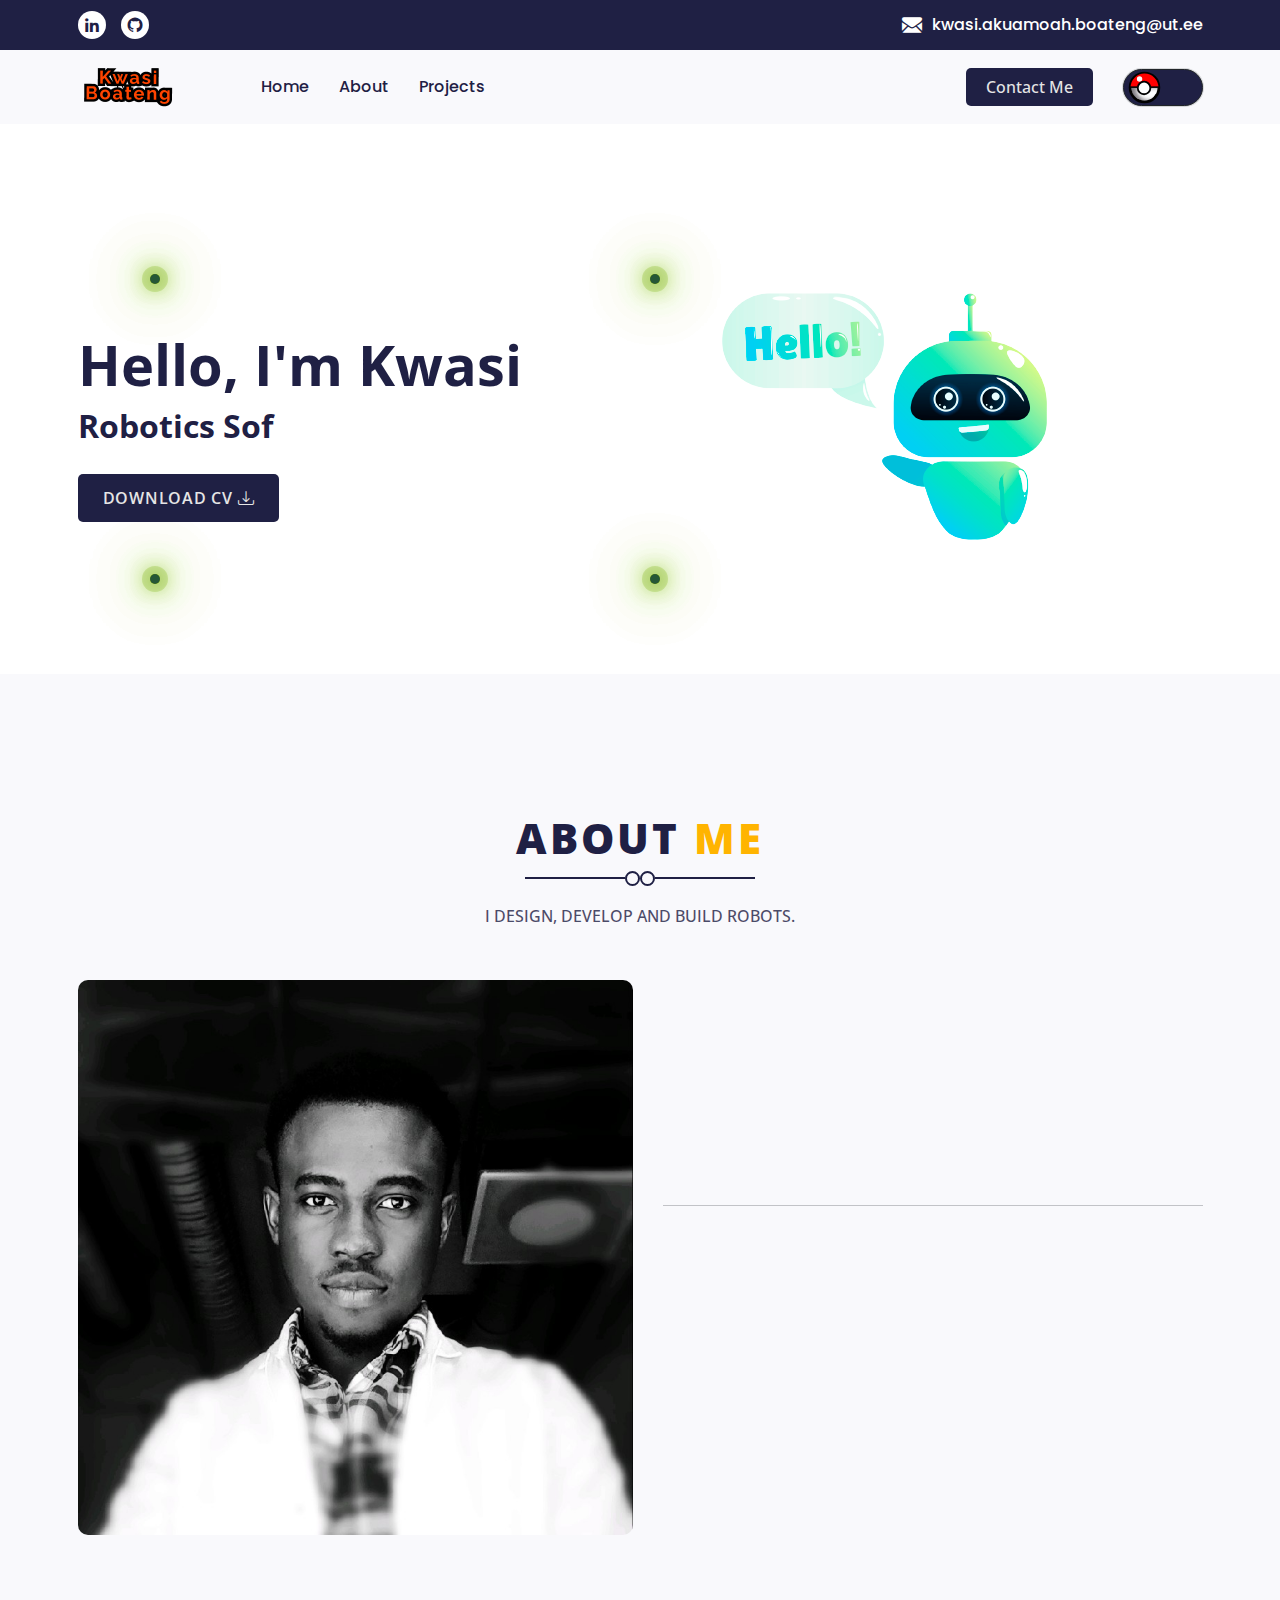
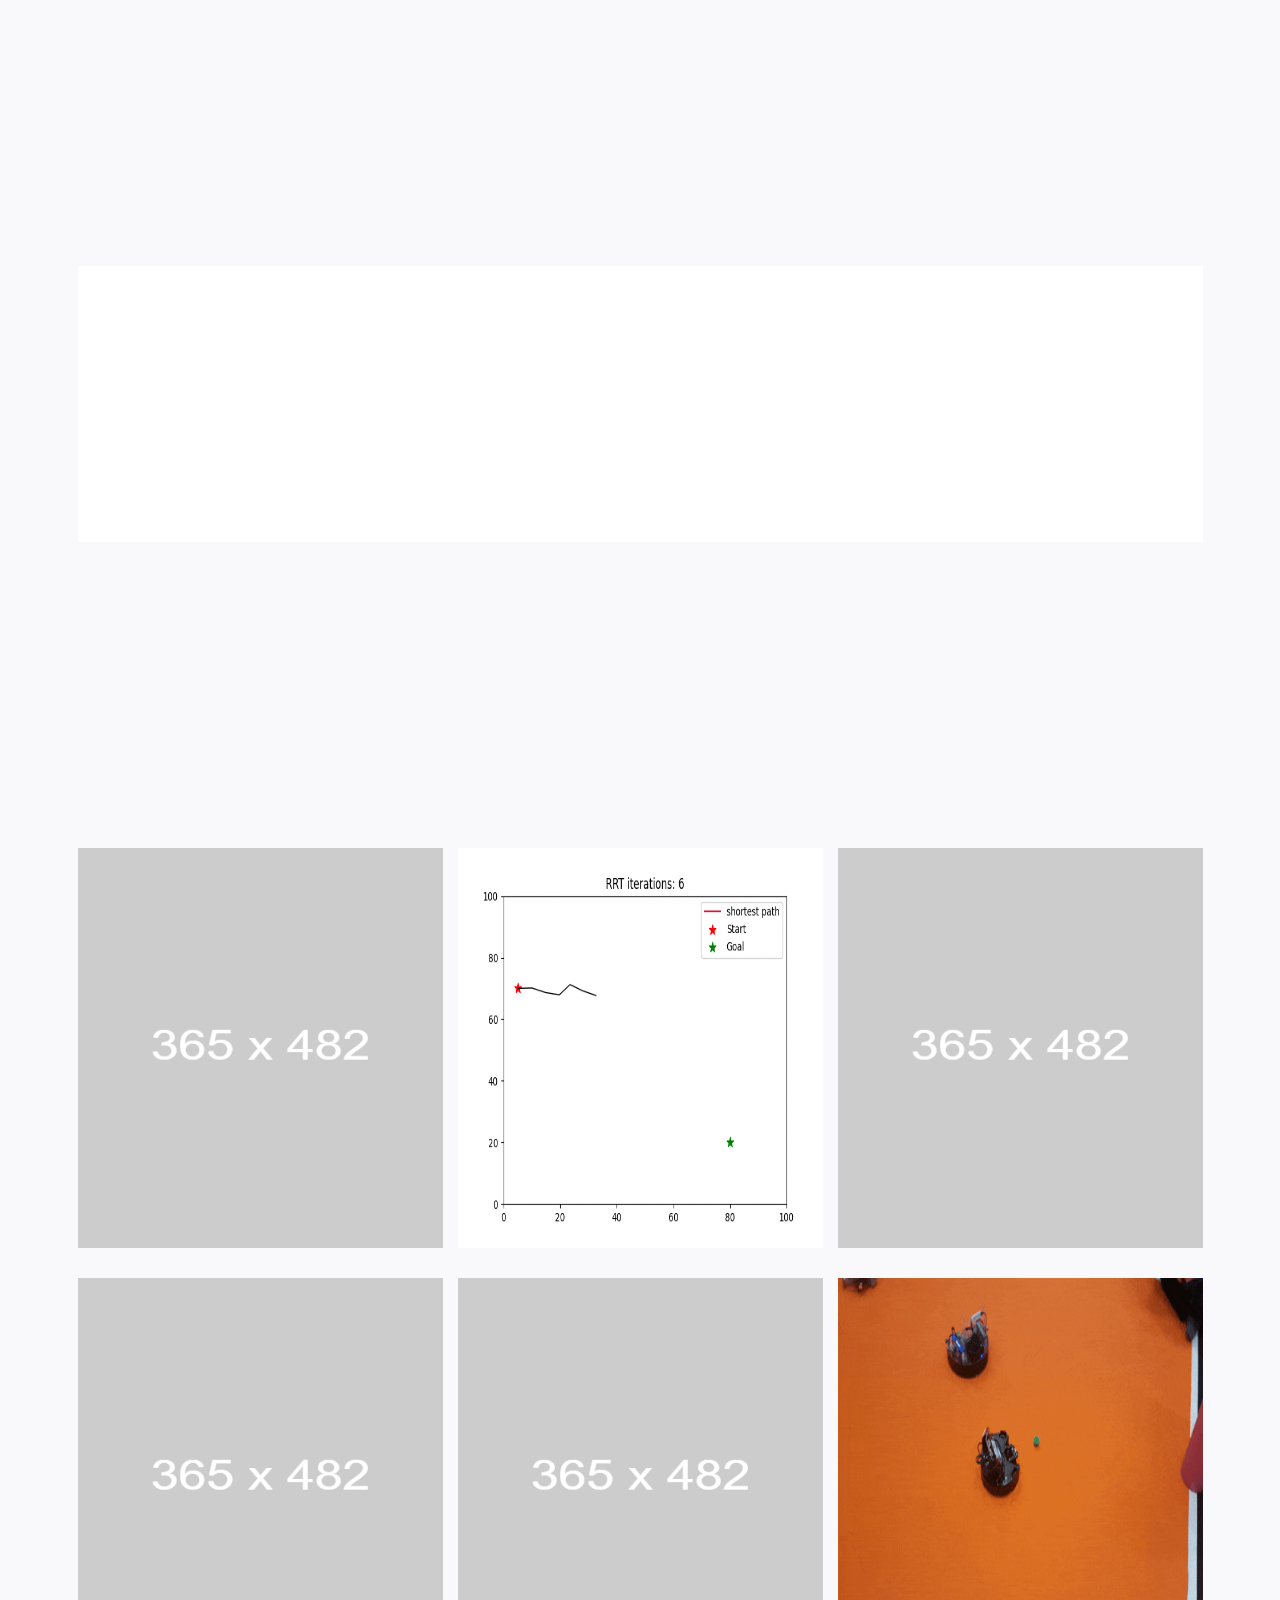
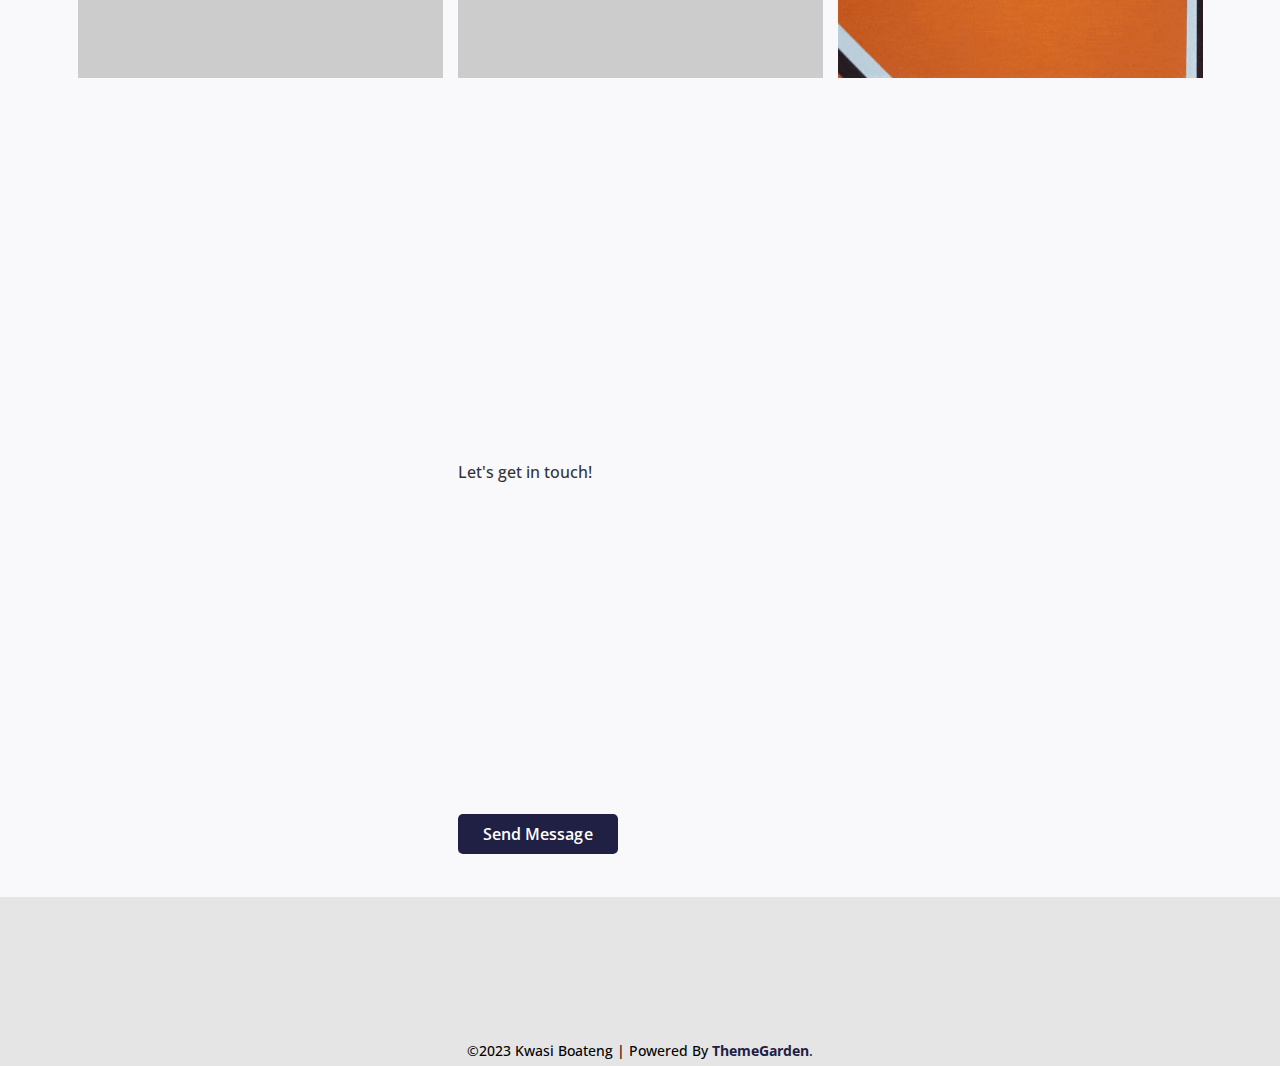
==== index.html @ c9463464 "update" ====
<!doctype html>
<html class="no-js" lang="en">

<head>
    <!-- Required meta tags -->
    <meta charset="utf-8">
    <meta http-equiv="x-ua-compatible" content="ie=edge">
    <meta name="description" content="">
    <meta name="viewport" content="width=device-width, initial-scale=1, shrink-to-fit=no">
    <title>
        Kwasi - Get to know me.
    </title>
    <link rel="shortcut Icon" href="/assets/images/weblogo5.png" type="images/png">
    <!-- Bootstrap-5 CSS -->
    <link rel="stylesheet" href="/assets/css/bootstrap.min.css">
    <!-- wow Animation  -->
    <link rel="stylesheet" href="/assets/css/animate.css">
    <!--  Flat Icon CSS -->
    <link rel="stylesheet" href="/assets/font/flaticon.css">
    <!--  BoxIcons CSS -->
    <link rel="stylesheet" href="/assets/css/boxicons.css">
    <!-- Custom CSS -->
    <link rel="stylesheet" href="/assets/css/main.css">
    <link rel="stylesheet" href="/assets/css/responsive.css">

</head>

<body>
    <!-- Start Preloader Area -->
    <div class="preloader">
        <div class="loader">
            <div class="bar1 bar"></div>
            <div class="bar2 bar"></div>
            <div class="bar3 bar"></div>
            <div class="bar4 bar"></div>
            <div class="bar5 bar"></div>
            <div class="bar6 bar"></div>
        </div>
    </div>
    <!-- End Preloader Area -->

    <div class="main-wrapper">
        <!-- Header top Area -->
        <div class="header-top d-none d-md-block">
            <div class="container">
                <div class="row align-items-center">
                    <div class="col-lg-8 col-md-8 col-sm-6 col-xs-6">
                        <ul class="topbar-social-icon d-flex justify-content-start">
                            <li><a href="https://www.linkedin.com/in/kwasiboatjr/"><i class='bx bxl-linkedin'></i></a>
                            </li>
                            <!-- <li><a><i href="mailto:kwasi.akuamoah.boateng@ut.ee" class='bx bxl-whatsapp'></i></a></li> -->
                            <li><a href="https://github.com/new2me321/"><i class='bx bxl-github'></i></a></li>
                        </ul>
                    </div>
                    <div class="col-lg-4 col-md-4 col-sm-6 col-xs-6">
                        <ul class="topbar-support screen-xl d-flex align-items-center">
                            <li> <a href="mailto:kwasi.akuamoah.boateng@ut.ee"><i
                                        class="flaticon-black-back-closed-envelope-shape"></i>
                                    kwasi.akuamoah.boateng@ut.ee </a></li>
                        </ul>
                    </div>
                </div>
            </div>
        </div>
        <!-- Header top Area End -->

        <!-- header area start -->
        <header class="header-area">
            <div class="container">
                <div class="d-flex align-items-center justify-content-between">
                    <div class="site-wrapper">
                        <img class="img-fluid" src="./assets/images/weblogo_main.png" alt="img" width="100" height="50">

                    </div>
                    <nav class="main-nav me-auto">
                        <ul class="primary-menu">
                            <li><a href="/index.html#" class="nav-link">Home </a></li>

                            <li><a href="/index.html#about" class="nav-link">About </a></li>
                            <li><a href="/index.html#Projects" class="nav-link">Projects</a></li>
                        </ul>

                        <div class="sidebar-support d-block d-md-none">
                            <div class="header-btn d-md-none d-block">
                                <a class="btn primary-btn" href="/index.html#contact">Contact Me</a>
                            </div>
                            <!-- <ul class="navbar-support screen-xl d-flex align-items-center">
                                    <li> <a href="tel:+58745852733"><i class="flaticon-call"></i> (+44) 763-227-5032 </a>
                                    </li>
                                </ul> -->
                            <ul class="navbar-social-icon d-flex justify-content-start">
                                <li>
                                    <div class="cs-tooltip">LinkedIn</div>
                                    <a href="https://www.linkedin.com/in/kwasiboatjr/" class="social-button"><i
                                            class='bx bxl-linkedin'></i></a>
                                </li>
                                <li>
                                    <div class="cs-tooltip">Github</div>
                                    <a href="https://github.com/new2me321/" class="social-button"><i
                                            class='bx bxl-github'></i></a>
                                </li>
                            </ul>
                        </div>
                    </nav>
                    <div class="header-btn d-none d-lg-block">
                        <a class="btn primary-btn" href="/index.html#contact">Contact Me</a>
                    </div>
                    <div class="nav-right d-flex justify-content-end align-items-center">
                        <!-- Screen color Mood  -->
                        <div id="toggle">
                            <div class="switch"></div>
                        </div>
                        <!-- Mobile menu  -->
                        <div class="mobile-menu">
                            <a href="javascript:void(0)" class="hamburger d-block d-md-none">
                                <span class="h-top"></span>
                                <span class="h-middle"></span>
                                <span class="h-bottom"></span>
                            </a>
                        </div>
                    </div>
                </div>
            </div>
        </header>
        <!--  header area end -->

        <!-- Slider area start -->
        <div class="slider-area">

            <div class="container">
                <div class="amimation">
                    <div class="glowing part-1">
                        <span style="--i:1;"></span>
                        <span style="--i:2;"></span>
                        <span style="--i:3;"></span>
                    </div>
                    <div class="glowing part-2">
                        <span style="--i:4;"></span>
                        <span style="--i:5;"></span>
                        <span style="--i:6;"></span>
                    </div>
                    <div class="glowing part-3">
                        <span style="--i:1;"></span>
                        <span style="--i:2;"></span>
                        <span style="--i:3;"></span>
                    </div>
                    <div class="glowing part-4">
                        <span style="--i:1;"></span>
                        <span style="--i:2;"></span>
                        <span style="--i:3;"></span>
                    </div>
                    <div class="glowing part-5">
                        <span style="--i:1;"></span>
                        <span style="--i:2;"></span>
                        <span style="--i:3;"></span>
                    </div>

                </div>
                <div class="row align-items-center">
                    <div class="col-12 col-sm-12 col-md-6 col-lg-6 col-xl-6 col-xxl-6">
                        <div class="slider-content">
                            <div class="animated-title">
                                <h1> Hello, I'm Kwasi</h1>
                                <div class="word"> </div>
                            </div>

                            <div class="slider-button">
                                <a href="./assets/cv/Kwasi_CV_latest.pdf" download class="btn banner-btn">Download CV <i
                                        class="bi bi-download"></i></a>
                            </div>
                        </div>
                    </div>
                    <div class="col-12 col-sm-12 col-md-6 col-lg-6 col-xl-6 col-xxl-6">
                        <div class="slider-img-box d-flex justify-content-end">
                            <img src="./assets/images/hello_bot-removebg-preview.png" class="img-fluid"
                                alt="banner-img">
                        </div>
                    </div>
                </div>
            </div>
        </div>
        <!-- Slider area End -->

        <!-- About me area start -->
        <div id="about" class="about-area section-top-spacing">
            <div class="container">
                <div class="row">
                    <div class="col-12 col-md-10 col-lg-8 m-auto">
                        <div class="section-inner-content text-center">
                            <div class="section-title">
                                <h2 class="wow animate fadeInUp" data-wow-duration="900ms" data-wow-delay="0s">About
                                    <span>me</span>
                                </h2>
                                <span class="wow animate fadeInUp" data-wow-duration="900ms" data-wow-delay="0s"></span>
                            </div>
                            <h6 class="sub-title wow animate fadeInUp" data-wow-duration="1200ms" data-wow-delay="0s"> I
                                design, develop and build robots.</h6>
                        </div>
                    </div>

                    <div class="col-lg-6 col-md-12 col-sm-12 col-xs-12 ">
                        <div class="img-box">
                            <img src="./assets/images/me.png" class="img-fluid" alt="about">
                        </div>
                    </div>

                    <div class="col-lg-6 col-md-12 col-sm-12 col-xs-12 ">
                        <div class="content-area">
                            <div class="inner-tile">
                                <h3 class="inner-content-title wow animate fadeInUp" data-wow-duration="900ms"
                                    data-wow-delay="0s"> I'm Kwasi Akuamoah Boateng </h3>
                                <p class="wow animate fadeInUp" data-wow-duration="1200ms" data-wow-delay="0s">Master's
                                    degree student of <span>Robotics</span> based in <span>Estonia.</span></p>
                            </div>
                            <div class="inner-text wow animate fadeInUp" data-wow-duration="1500ms" data-wow-delay="0s">
                                <p> I am a master's degree student in robotics and computer engineering.
                                    I specialize in developing software for robots in the areas of motion planning,
                                    reinforcement learning, and perception techniques.
                                    I am currently a student intern at the IMS Robotics Lab at the University of Tartu.
                                </p>
                            </div>
                            <hr>
                            <div class="personal-info">
                                <h4 class="wow animate fadeInLeft" data-wow-duration="900ms" data-wow-delay="0s">
                                    personal info</h4>
                                <div class="info-list d-flex justify-content-between align-items-center">
                                    <ul>
                                        <li class="wow animate fadeInUp" data-wow-duration="1800ms" data-wow-delay="0s">
                                            <p><span> languages: </span> English</p>
                                        </li>

                                        <li class="wow animate fadeInUp" data-wow-duration="1500ms" data-wow-delay="0s">
                                            <p><span>Email: </span> <a
                                                    href="mailto:kwasi.akuamoah.boateng@ut.ee">kwasi.akuamoah.boateng@ut.ee</a>
                                            </p>
                                        </li>
                                    </ul>

                                    <ul>
                                        <li class="wow animate fadeInUp" data-wow-duration="1800ms" data-wow-delay="0s">
                                            <p><span> Freelance: </span> Available</p>
                                        </li>
                                    </ul>
                                </div>
                                <!-- <h1>View CV</h1>
                                <iframe src="./assets/cv/Kwasi_CV_latest.pdf#toolbar=0" width="100%" height="500px">
                                </iframe> -->

                                <a href="./assets/cv/Kwasi_CV_latest.pdf" download
                                    class="btn download-btn wow animate fadeInUp" data-wow-duration="2000ms"
                                    data-wow-delay="0s"> Download CV <i class="bi bi-download"></i></a>
                            </div>
                        </div>
                    </div>
                </div>
            </div>
        </div>
        <!-- About me area End -->

        <!-- Experience area start -->
        <div id="experiences" class="experience-area section-spacing">
            <div class="container">
                <div class="row">
                    <div class="col-12 col-md-10 col-lg-8 m-auto">
                        <div class="section-inner-content text-center">
                            <div class="section-title">
                                <h2 class="wow animate fadeInUp" data-wow-duration="900ms" data-wow-delay="0s">Education
                                    & <span>Experiences</span></h2>
                                <span class="wow animate fadeInUp" data-wow-duration="1200ms"
                                    data-wow-delay="0s"></span>
                            </div>
                            <!-- <h6 class="sub-title wow animate fadeInUp" data-wow-duration="1500ms" data-wow-delay="0s">It
                                is a long established fact that a reader will be distracted by the readable content of a
                                page when looking at its layout.</h6> -->
                        </div>
                    </div>

                    <div class="col-12">
                        <ul class="nav__menu nav nav-pills mb-3 justify-content-center" id="pills-tab" role="tablist">
                            <li class="nav-item wow animate fadeInLeft" data-wow-duration="900ms" data-wow-delay="0s"
                                role="presentation">
                                <button class="btn nav-link menu-item active" id="pills-home-tab" data-bs-toggle="pill"
                                    data-bs-target="#pills-home" type="button" role="tab" aria-controls="pills-home"
                                    aria-selected="true">Education</button>
                            </li>
                            <li class="nav-item wow animate fadeInLeft" data-wow-duration="1400ms" data-wow-delay="0s"
                                role="presentation">
                                <button class="nav-link menu-item btn" id="pills-skills-tab" data-bs-toggle="pill"
                                    data-bs-target="#pills-skills" type="button" role="tab" aria-controls="pills-skills"
                                    aria-selected="false">Skills</button>
                            </li>
                            <li class="nav-item wow animate fadeInLeft" data-wow-duration="1800ms" data-wow-delay="0s"
                                role="presentation">
                                <button class="nav-link menu-item btn" id="pills-experience-tab" data-bs-toggle="pill"
                                    data-bs-target="#pills-experience" type="button" role="tab"
                                    aria-controls="pills-experience" aria-selected="false">Experience</button>
                            </li>
                        </ul>
                        <!-- Education -->
                        <div class="tab-content tab-item" id="pills-tabContent">
                            <div class="tab-pane fade show active" id="pills-home" role="tabpanel"
                                aria-labelledby="pills-home-tab">
                                <div class="row">
                                    <div class="col-12">
                                        <div class="education-part ex bg-active">
                                            <div class="edu-list">
                                                <h4>
                                                    <label class="bg-active wow animate fadeInUp"
                                                        data-wow-duration="900ms" data-wow-delay="0s">Education</label>
                                                </h4>
                                                <ul class="d-flex justify-content-between">
                                                    <li class="bg-active wow animate fadeInLeft"
                                                        data-wow-duration="900ms" data-wow-delay="0s">
                                                        <span class="year">2021 - Present</span>
                                                        <p>
                                                            <span> <strong>MSc. Robotics and Computer
                                                                    Engineering</strong></span> -
                                                            University of Tartu.
                                                        </p>
                                                    </li>

                                                    <li class="bg-active wow animate fadeInLeft"
                                                        data-wow-duration="1400ms" data-wow-delay="0s">
                                                        <span class="year">2022 - 2022</span>
                                                        <p>
                                                            <span> <strong>MSc. Automation and Electrical
                                                                    Engineering</strong></span> -
                                                            Aalto University.
                                                        </p>
                                                    </li>

                                                    <li class="bg-active wow animate fadeInLeft"
                                                        data-wow-duration="1400ms" data-wow-delay="0s">
                                                        <span class="year">2018 - 2021</span>
                                                        <p>
                                                            <span> <strong>BSc. Science and Technology</strong></span> -
                                                            University of Tartu.
                                                        </p>
                                                    </li>
                                                </ul>
                                            </div>
                                        </div>
                                    </div>
                                </div>
                            </div>
                            <!-- Skills -->
                            <div class="tab-pane fade tab-item" id="pills-skills" role="tabpanel"
                                aria-labelledby="pills-skills-tab">
                                <div class="skills-part ex bg-active">
                                    <h4>
                                        <label class="bg-active wow animate fadeInUp" data-wow-duration="900ms"
                                            data-wow-delay="0s">Skills</label>
                                    </h4>
                                    <div class="row">
                                        <div class="col-12 col-lg-6">
                                            <div class="skills-bar bg-active">

                                                <div class="bar wow animate fadeInUp" data-wow-duration="900ms"
                                                    data-wow-delay="0s">
                                                    <div class="info">
                                                        <span>Software Development</span>
                                                    </div>
                                                    <div class="progress-line design"><span></span></div>
                                                </div>
                                                <div class="bar wow animate fadeInUp" data-wow-duration="1200ms"
                                                    data-wow-delay="0s">
                                                    <div class="info">
                                                        <span>3D Design, Modelling & Printing</span>
                                                    </div>
                                                    <div class="progress-line design"><span></span></div>
                                                </div>
                                                <div class="bar wow animate fadeInUp" data-wow-duration="1400ms"
                                                    data-wow-delay="0s">
                                                    <div class="info">
                                                        <span>R&D</span>
                                                    </div>
                                                    <div class="progress-line rnd"><span></span></div>
                                                </div>
                                                <div class="bar wow animate fadeInUp" data-wow-duration="1600ms"
                                                    data-wow-delay="0s">
                                                    <div class="info">
                                                        <span>Sensor Fusion</span>
                                                    </div>
                                                    <div class="progress-line sensor"><span></span></div>
                                                </div>
                                                <div class="bar wow animate fadeInUp" data-wow-duration="1800ms"
                                                    data-wow-delay="0s">
                                                    <div class="info">
                                                        <span>Machine Learning & AI</span>
                                                    </div>
                                                    <div class="progress-line ai"><span></span></div>
                                                </div>
                                            </div>
                                        </div>

                                        <div class="col-12 col-lg-6">
                                            <div class="skills-bar  bg-active">
                                                <div class="bar wow animate fadeInUp" data-wow-duration="900ms"
                                                    data-wow-delay="0s">
                                                    <div class="info">
                                                        <span>Python</span>
                                                    </div>
                                                    <div class="progress-line python"><span></span></div>
                                                </div>
                                                <div class="bar wow animate fadeInUp" data-wow-duration="900ms"
                                                    data-wow-delay="0s">
                                                    <div class="info">
                                                        <span>C++</span>
                                                    </div>
                                                    <div class="progress-line cpp"><span></span></div>
                                                </div>
                                                <div class="bar wow animate fadeInUp" data-wow-duration="900ms"
                                                    data-wow-delay="0s">
                                                    <div class="info">
                                                        <span>MATLAB</span>
                                                    </div>
                                                    <div class="progress-line matlab"><span></span></div>
                                                </div>
                                                <div class="bar wow animate fadeInUp" data-wow-duration="900ms"
                                                    data-wow-delay="0s">
                                                    <div class="info">
                                                        <span>ROS & Gazebo</span>
                                                    </div>
                                                    <div class="progress-line ros"><span></span></div>
                                                </div>
                                                <div class="bar wow animate fadeInUp" data-wow-duration="900ms"
                                                    data-wow-delay="0s">
                                                    <div class="info">
                                                        <span>Pytorch</span>
                                                    </div>
                                                    <div class="progress-line pytorch"><span></span></div>
                                                </div>
                                            </div>
                                        </div>
                                    </div>
                                </div>
                            </div>

                            <!-- Experience -->
                            <div class="tab-pane fade" id="pills-experience" role="tabpanel"
                                aria-labelledby="pills-experience-tab">
                                <div class="row">
                                    <div class="experience-part ex bg-active">
                                        <div class="edu-list">
                                            <h4>
                                                <label class="bg-active wow animate fadeInUp" data-wow-duration="900ms"
                                                    data-wow-delay="0s">Experience</label>
                                            </h4>

                                            <div class="row">
                                                <div class="col-12 col-lg-6">
                                                    <ul>
                                                        <li class="bg-active wow animate fadeInUp"
                                                            data-wow-duration="900ms" data-wow-delay="0s">
                                                            <h5>Student Intern</h5>
                                                            <h6>Full Time | Hybrid</h6>
                                                            <span class="year">2022 - 2022</span>
                                                            <hr>
                                                            <h4>
                                                                <label class="bg-active">University of Tartu</label>
                                                            </h4>
                                                            <p>&#8226; Setting up a motion capture system to gather
                                                                roll, pitch and yaw data of drone.</p>
                                                            <p>&#8226; Analyzed drone's flight pattern to determine
                                                                errors in
                                                                flight path. </p>
                                                        </li>
                                                    </ul>
                                                </div>

                                                <div class="col-12 col-lg-6">
                                                    <ul>
                                                        <li class="bg-active wow animate fadeInUp"
                                                            data-wow-duration="1200ms" data-wow-delay="0s">
                                                            <h5>Project Intern @ IMS Robotics Lab</h5>
                                                            <h6>Part Time | Hybrid</h6>
                                                            <span class="year">2020 - 2021</span>
                                                            <hr>
                                                            <h4>
                                                                <label class="bg-active"> University of Tartu</label>
                                                            </h4>
                                                            <p>&#8226; Development of Gazebo models.</p>
                                                            <p>&#8226; Multi-robot programming in ROS.</p>
                                                            <p>&#8226; Testing 3D models of robots and environment
                                                                in the Gazebo software.

                                                            </p>
                                                        </li>
                                                    </ul>
                                                </div>
                                            </div>
                                        </div>
                                    </div>
                                </div>
                            </div>
                        </div>
                    </div>
                </div>
            </div>
        </div>
        <!-- Experience b area End -->



        <!-- Projects area start -->
        <div id="Projects" class="portfolio-area section-spacing">
            <div class="container">
                <div class="row">
                    <div class="col-12 col-md-10 col-lg-8 m-auto">
                        <div class="section-inner-content text-center">
                            <div class="section-title">
                                <h2 class="wow animate fadeInUp" data-wow-duration="900ms" data-wow-delay="0s">My
                                    <span>Projects</span>
                                </h2>
                                <span class=" wow animate fadeInUp" data-wow-duration="1200ms"
                                    data-wow-delay="0s"></span>
                            </div>
                            <h6 class="sub-title wow animate fadeInUp" data-wow-duration="1400ms" data-wow-delay="0s">
                                Get To Know Some of My Projects
                            </h6>
                        </div>
                    </div>
                </div>

                <div class="service-items bg-active">
                    <div class="portfolio_wrapper">

                        <div class="row grid portfolio-item-box">
                            <div class="col-12 col-sm-6 col-md-4 col-lg-4 element-item mt-30 ">
                                <img class="img-responsive" src="./assets/images/portfolio/work-1.png" alt="img"
                                    width="300" height="400">
                                <div class="caption fade_caption">
                                    <h5>Developing a ROS Robot from Scratch</h5>
                                    <p>Developed a personal mobile robot to advance my skills in ROS and engineering
                                        design</p>
                                    <a href="#" class="btn btn-primary">View Full Project</a>
                                </div>
                            </div>
                            <div class="col-12 col-sm-6 col-md-4 col-lg-4 element-item mt-30 ">
                                <img class="img-responsive" src="./assets/images/projects/pathplanners/RRT.gif"
                                    alt="Animation" width="300" height="400">
                                <div class="caption fade_caption">
                                    <h5>Path Planners</h5>
                                    <p>This project features several robotics path planning algorithms such as A*, RRT
                                        and Djikstra's algorithms. </p>
                                    <a href="./pages/path_planning.html" class="btn btn-primary">View Full Project</a>
                                </div>
                            </div>
                            <div class="col-12 col-sm-6 col-md-4 col-lg-4 element-item mt-30 ">
                                <img class="img-responsive" src="./assets/images/portfolio/work-1.png" alt="img"
                                    width="300" height="400">
                                <div class="caption fade_caption">
                                    <h5>Drone Teleoperation with ROS </h5>
                                    <p> Several projects involving the DJI Tello drone.</p>
                                    <a href="#" class="btn btn-primary">View Full Project</a>
                                </div>
                            </div>
                            <div class="col-12 col-sm-6 col-md-4 col-lg-4 element-item mt-30 ">
                                <img class="img-responsive" src="./assets/images/portfolio/work-1.png" alt="img"
                                    width="300" height="400">
                                <div class="caption fade_caption">
                                    <h5>Self-driving car</h5>
                                    <p>The project task was to teach a car to drive itself on a given path. We
                                        leveraged the use of imitation
                                        learning to complete this task. </p>
                                    <a href="#" class="btn btn-primary">View Full Project</a>
                                </div>
                            </div>
                            <div class="col-12 col-sm-6 col-md-4 col-lg-4 element-item mt-30 ">
                                <img class="img-responsive" src="./assets/images/portfolio/work-1.png" alt="img"
                                    width="300" height="400">
                                <div class="caption fade_caption">
                                    <h5>Circuit Simulator</h5>
                                    <p> My team and I developed a circuit simulator app using C++</p>
                                    <a href="#" class="btn btn-primary">View Full Project</a>
                                </div>
                            </div>
                            <div class="col-12 col-sm-6 col-md-4 col-lg-4 element-item mt-30 ">
                                <img class="img-responsive"
                                    src="./assets/images/projects/robo_basketball/Lebot_shot.gif" alt="Animation"
                                    width="300" height="400">
                                <div class="caption fade_caption">
                                    <h5>Basketball Robot</h5>
                                    <p>The project involved developing an omni-wheel robot to participate in a robot
                                        basketball competition hosted by Delta X, University of Tartu </p>
                                    <a href="#" class="btn btn-primary">View Full Project</a>
                                </div>
                            </div>

                        </div>
                    </div>
                </div>
            </div>
        </div>
    </div>
    <!-- Portfolio area End -->

    <!-- Contact area start -->
    <div id="contact" class="contact-area section-spacing">
        <div class="container">
            <div class="row">
                <div class="col-12 col-md-10 col-lg-8 m-auto">
                    <div class="section-inner-content text-center">
                        <div class="section-title">
                            <h2 class="wow animate fadeInUp" data-wow-duration="900ms" data-wow-delay="0s">Get in
                                <span>touch</span>
                            </h2>
                            <span class=" wow animate fadeInUp" data-wow-duration="1200ms" data-wow-delay="0s"></span>
                        </div>
                        <h6 class="sub-title wow animate fadeInUp" data-wow-duration="1400ms" data-wow-delay="0s">
                            Feel free to get in touch with me. I'M ALWAYS DOWN TO TALK ABOUT NEW PROJECTS, CREATIVE
                            IDEAS, OR OPPORTUNITIES TO PARTICIPATE IN YOUR VISIONS.
                        </h6>
                    </div>
                </div>
            </div>

            <div class="row align-items-center">
                <div class="col-12 col-md-4 col-lg-4">
                    <!-- GOOGLE MAP  -->

                    <div class="google_map">
                        <iframe
                            src="https://www.google.com/maps/embed?pb=!1m18!1m12!1m3!1d2091.474663610372!2d26.722568016034337!3d58.38539608133852!2m3!1f0!2f0!3f0!3m2!1i1024!2i768!4f13.1!3m3!1m2!1s0x46eb37b2e8a6ef3d%3A0xb1c21ea409a3845f!2sDelta%20Centre%20-%20University%20of%20Tartu!5e0!3m2!1sen!2sde!4v1671772307871!5m2!1sen!2sde"
                            width="400" height="300" style="border:0;" allowfullscreen="" loading="lazy"
                            referrerpolicy="no-referrer-when-downgrade"></iframe>
                    </div>
                </div>

                <div class="col-12 col-md-8 col-lg-8">
                    <!-- RD Mailform-->

                    <form class="contact-mailform text-left" data-form-output="form-output-global"
                        data-form-type="contact" action="https://formspree.io/f/moqzakdp" method="POST">
                        <p>Let's get in touch!</p>

                        <div class="form-wrap input_area wow animate fadeInUp" data-wow-duration="600ms"
                            data-wow-delay="0s">
                            <input class="form-input form-control" id="contact-name" type="text" name="name"
                                placeholder="Your name" required>
                        </div>

                        <div class="form-wrap input_area wow animate fadeInUp" data-wow-duration="800ms"
                            data-wow-delay="0s">
                            <input class="form-input form-control" id="contact-email" type="email" name="email"
                                placeholder="Your Email" required>
                        </div>

                        <div class="form-wrap input_area wow animate fadeInUp" data-wow-duration="1200ms"
                            data-wow-delay="0s">
                            <textarea class="form-input" id="contact-message" name="message" placeholder="Your Message"
                                rows="4" required></textarea>
                        </div>

                        <div class="form-button animated-btn group-sm text-left">
                            <button type="submit" class="btn btn-submit">Send Message</button>
                        </div>
                    </form>
                </div>

                <div class="col-12">
                    <!-- Something can be here -->
                </div>
            </div>
        </div>
    </div>
    <!-- Contact area End -->

    <!-- footer area start  -->
    <footer class="footer-area bg-active">
        <div class="container">
            <div class="row">
                <div class="col-12">
                    <div class="social-area text-center">
                        <ul class="social-links d-flex align-items-center justify-content-center">
                            <li class="wow animate fadeInLeft" data-wow-duration="600ms" data-wow-delay="0s">
                                <div class="cs-tooltip">LinkedIn</div>
                                <a href="https://www.linkedin.com/in/kwasiboatjr/" class="social-button"><i
                                        class='bx bxl-linkedin'></i></a>
                            </li>
                            <li class="wow animate fadeInLeft" data-wow-duration="3000ms" data-wow-delay="0s">
                                <div class="cs-tooltip">Github</div>
                                <a href="https://github.com/new2me321/" class="social-button"><i
                                        class='bx bxl-github'></i></a>
                            </li>
                        </ul>
                    </div>
                </div>
                <div class="col-12 copy-right text-center">
                    <p>©2023 Kwasi Boateng | Powered by <a href="https://themegarden.net/">
                            <strong>ThemeGarden</strong>.</a></p>
                </div>
            </div>

        </div>
    </footer>
    <!-- footer area end -->
    </div>

    <!--Javascript -->
    <script src="./assets/js/jquery-2.2.4.min.js"></script>
    <script src="./assets/js/jquery.min.js"></script>
    <script src="./assets/js/wow.min.js"></script>
    <script src="./assets/js/bootstrap.min.js"></script>
    <script src="./assets/js/popper.min.js"></script>
    <script src="./assets/js/isotope.pkgd.min.js"></script>
    <!-- Custom JavaScript -->
    <script src="./assets/js/app.js"></script>

    <script>
        $(function () {
            $('[data-toggle="tooltip"]').tooltip()
        })
    </script>
</body>

</html>
---- assets/font/flaticon.css ----
@font-face {
  font-family: "flaticon";
  src: url("./flaticon.ttf?bab3a637dbd83278060d98e298c29374") format("truetype"), url("./flaticon.woff?bab3a637dbd83278060d98e298c29374") format("woff"), url("./flaticon.woff2?bab3a637dbd83278060d98e298c29374") format("woff2"), url("./flaticon.eot?bab3a637dbd83278060d98e298c29374#iefix") format("embedded-opentype"), url("./flaticon.svg?bab3a637dbd83278060d98e298c29374#flaticon") format("svg");
}
i[class^=flaticon-]:before, i[class*=" flaticon-"]:before {
  font-family: flaticon !important;
  font-style: normal;
  font-weight: normal !important;
  font-variant: normal;
  text-transform: none;
  line-height: 1;
  -webkit-font-smoothing: antialiased;
  -moz-osx-font-smoothing: grayscale;
}

.flaticon-analytics:before {
  content: "\f101";
}

.flaticon-arrow-angle-pointing-to-right:before {
  content: "\f102";
}

.flaticon-back-left-arrow-circular-button-outline:before {
  content: "\f103";
}

.flaticon-black-back-closed-envelope-shape:before {
  content: "\f104";
}

.flaticon-branding:before {
  content: "\f105";
}

.flaticon-bullhorn:before {
  content: "\f106";
}

.flaticon-call:before {
  content: "\f107";
}

.flaticon-clipboard:before {
  content: "\f108";
}

.flaticon-code:before {
  content: "\f109";
}

.flaticon-computer:before {
  content: "\f10a";
}

.flaticon-double-checking:before {
  content: "\f10b";
}

.flaticon-down-arrow:before {
  content: "\f10c";
}

.flaticon-half-tiny-star:before {
  content: "\f10d";
}

.flaticon-headphones-1:before {
  content: "\f10e";
}

.flaticon-headphones:before {
  content: "\f10f";
}

.flaticon-keyboard-right-arrow-button:before {
  content: "\f110";
}

.flaticon-launch:before {
  content: "\f111";
}

.flaticon-left-arrow:before {
  content: "\f112";
}

.flaticon-maps-and-flags:before {
  content: "\f113";
}

.flaticon-medal:before {
  content: "\f114";
}

.flaticon-message-1:before {
  content: "\f115";
}

.flaticon-message:before {
  content: "\f116";
}

.flaticon-network:before {
  content: "\f117";
}

.flaticon-notepad:before {
  content: "\f118";
}

.flaticon-optimization:before {
  content: "\f119";
}

.flaticon-phone-call-1:before {
  content: "\f11a";
}

.flaticon-phone-call:before {
  content: "\f11b";
}

.flaticon-pin:before {
  content: "\f11c";
}

.flaticon-project-management:before {
  content: "\f11d";
}

.flaticon-quotation-marks:before {
  content: "\f11e";
}

.flaticon-right-arrow-1:before {
  content: "\f11f";
}

.flaticon-right-arrow-angle:before {
  content: "\f120";
}

.flaticon-right-arrow-circular-button-outline:before {
  content: "\f121";
}

.flaticon-right-arrow:before {
  content: "\f122";
}

.flaticon-right-quotation-mark:before {
  content: "\f123";
}

.flaticon-satisfied:before {
  content: "\f124";
}

.flaticon-searching-magnifying-glass:before {
  content: "\f125";
}

.flaticon-smartphone:before {
  content: "\f126";
}

.flaticon-star:before {
  content: "\f127";
}

.flaticon-support:before {
  content: "\f128";
}

.flaticon-technical-support:before {
  content: "\f129";
}

.flaticon-thinking:before {
  content: "\f12a";
}

.flaticon-time:before {
  content: "\f12b";
}

.flaticon-value:before {
  content: "\f12c";
}

.flaticon-vector:before {
  content: "\f12d";
}

.flaticon-web-design:before {
  content: "\f12e";
}

.flaticon-web-programming:before {
  content: "\f12f";
}

.flaticon-web:before {
  content: "\f130";
}

.flaticon-website-1:before {
  content: "\f131";
}

.flaticon-website:before {
  content: "\f132";
}/*# sourceMappingURL=flaticon.css.map */
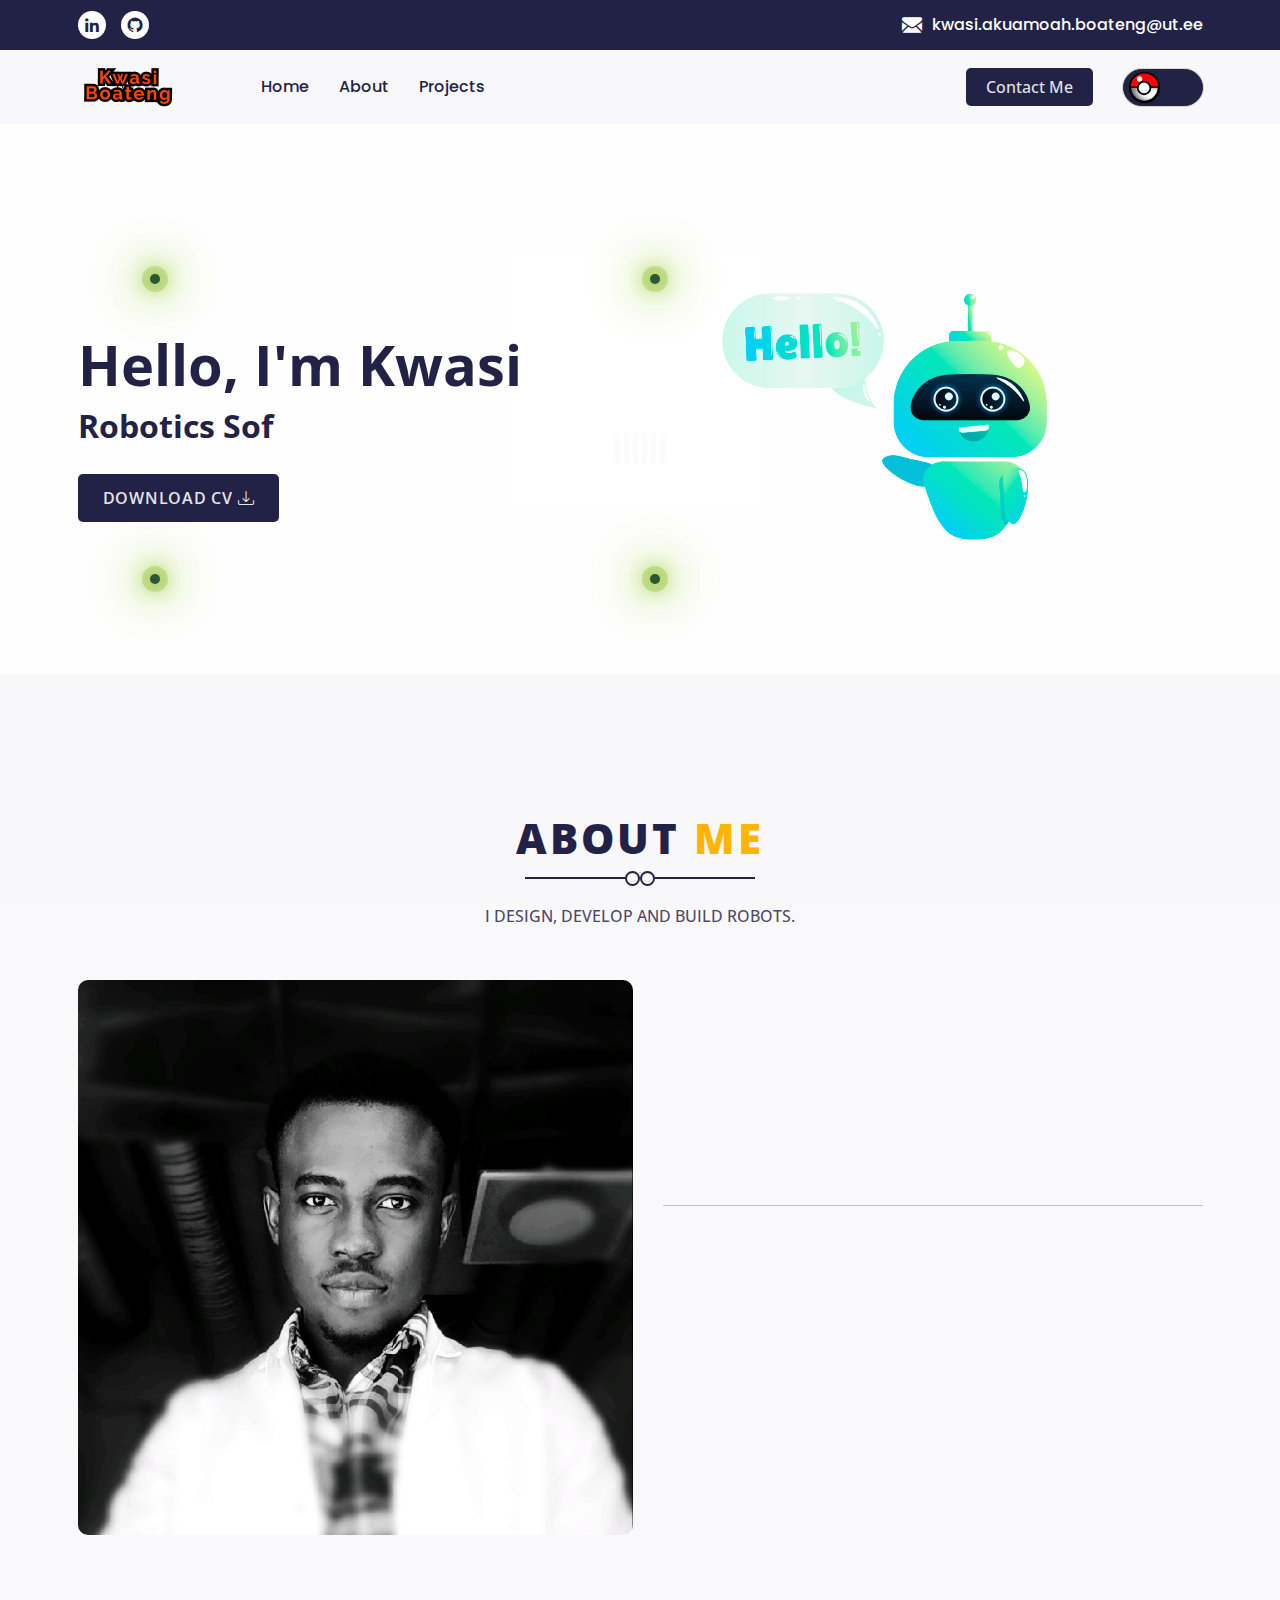
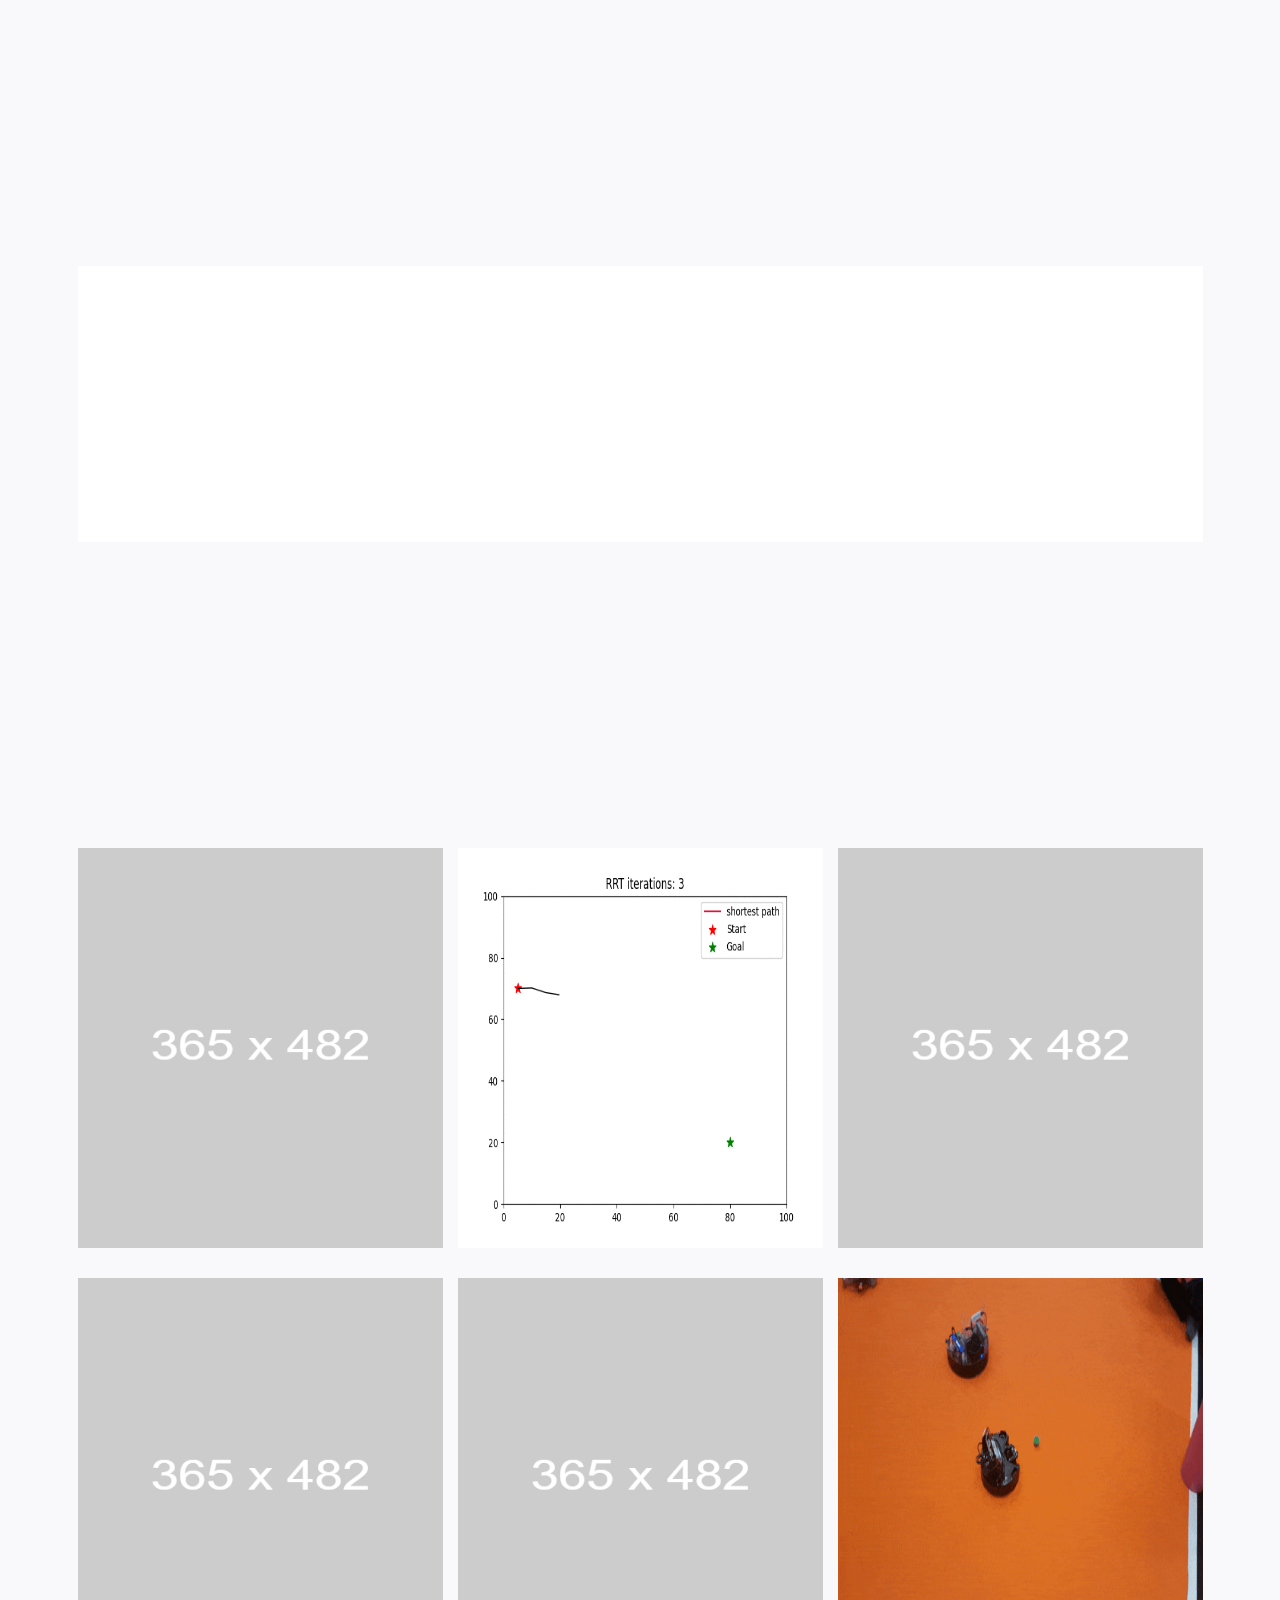
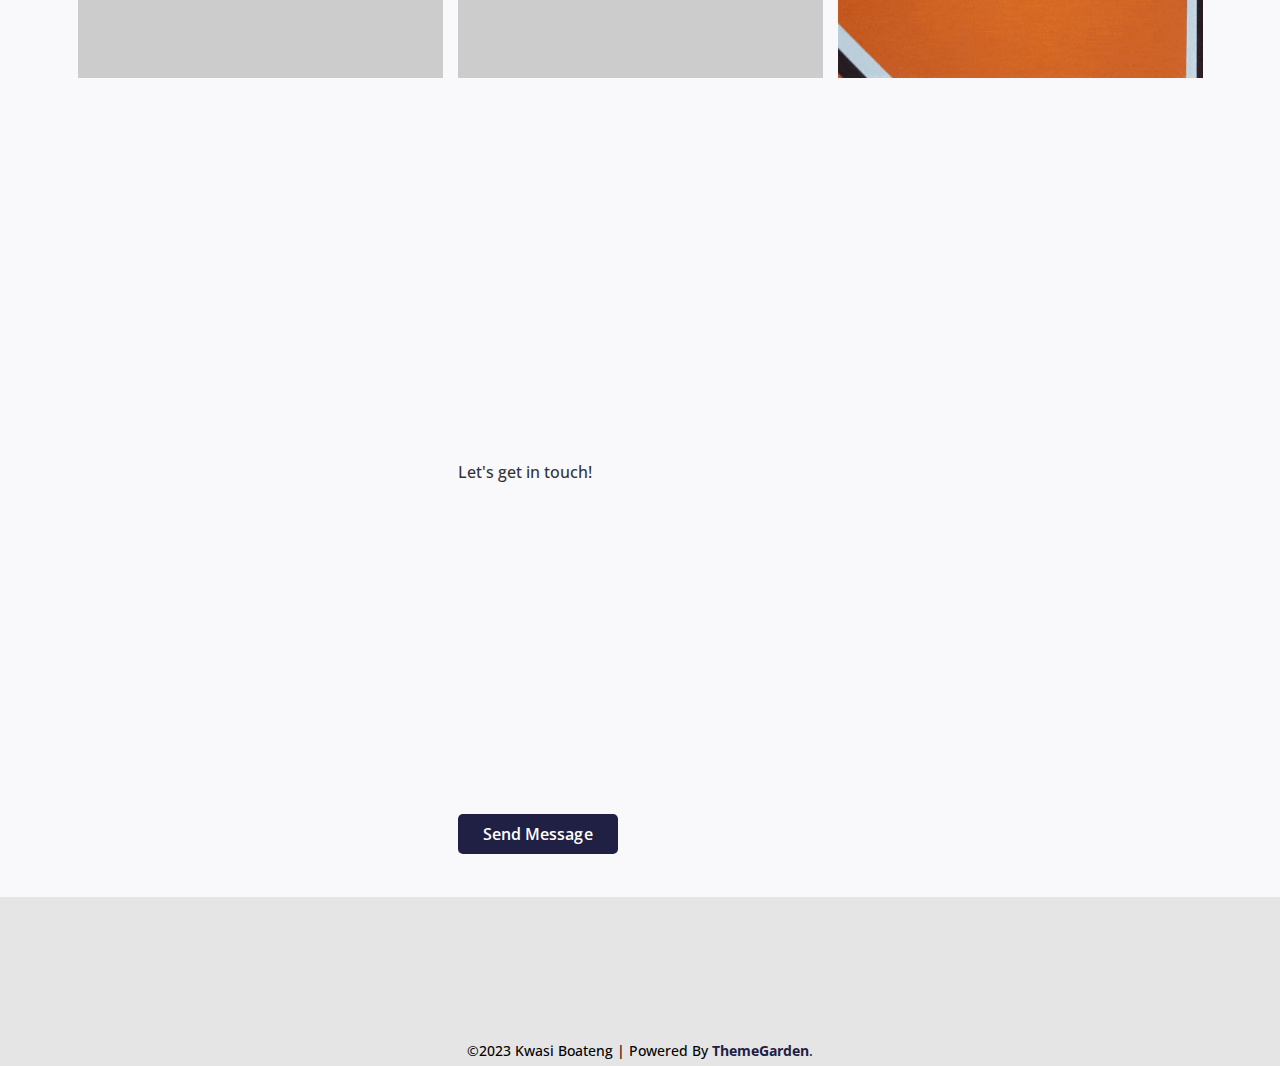
==== commit 80902c72: "Update index.html" ====
--- a/index.html
+++ b/index.html
@@ -543,7 +543,7 @@
                                     <h5>Path Planners</h5>
                                     <p>This project features several robotics path planning algorithms such as A*, RRT
                                         and Djikstra's algorithms. </p>
-                                    <a href="./pages/path_planning.html" class="btn btn-primary">View Full Project</a>
+                                    <a href="#" class="btn btn-primary">View Full Project</a>
                                 </div>
                             </div>
                             <div class="col-12 col-sm-6 col-md-4 col-lg-4 element-item mt-30 ">
@@ -714,4 +714,4 @@
     </script>
 </body>
 
-</html>+</html>
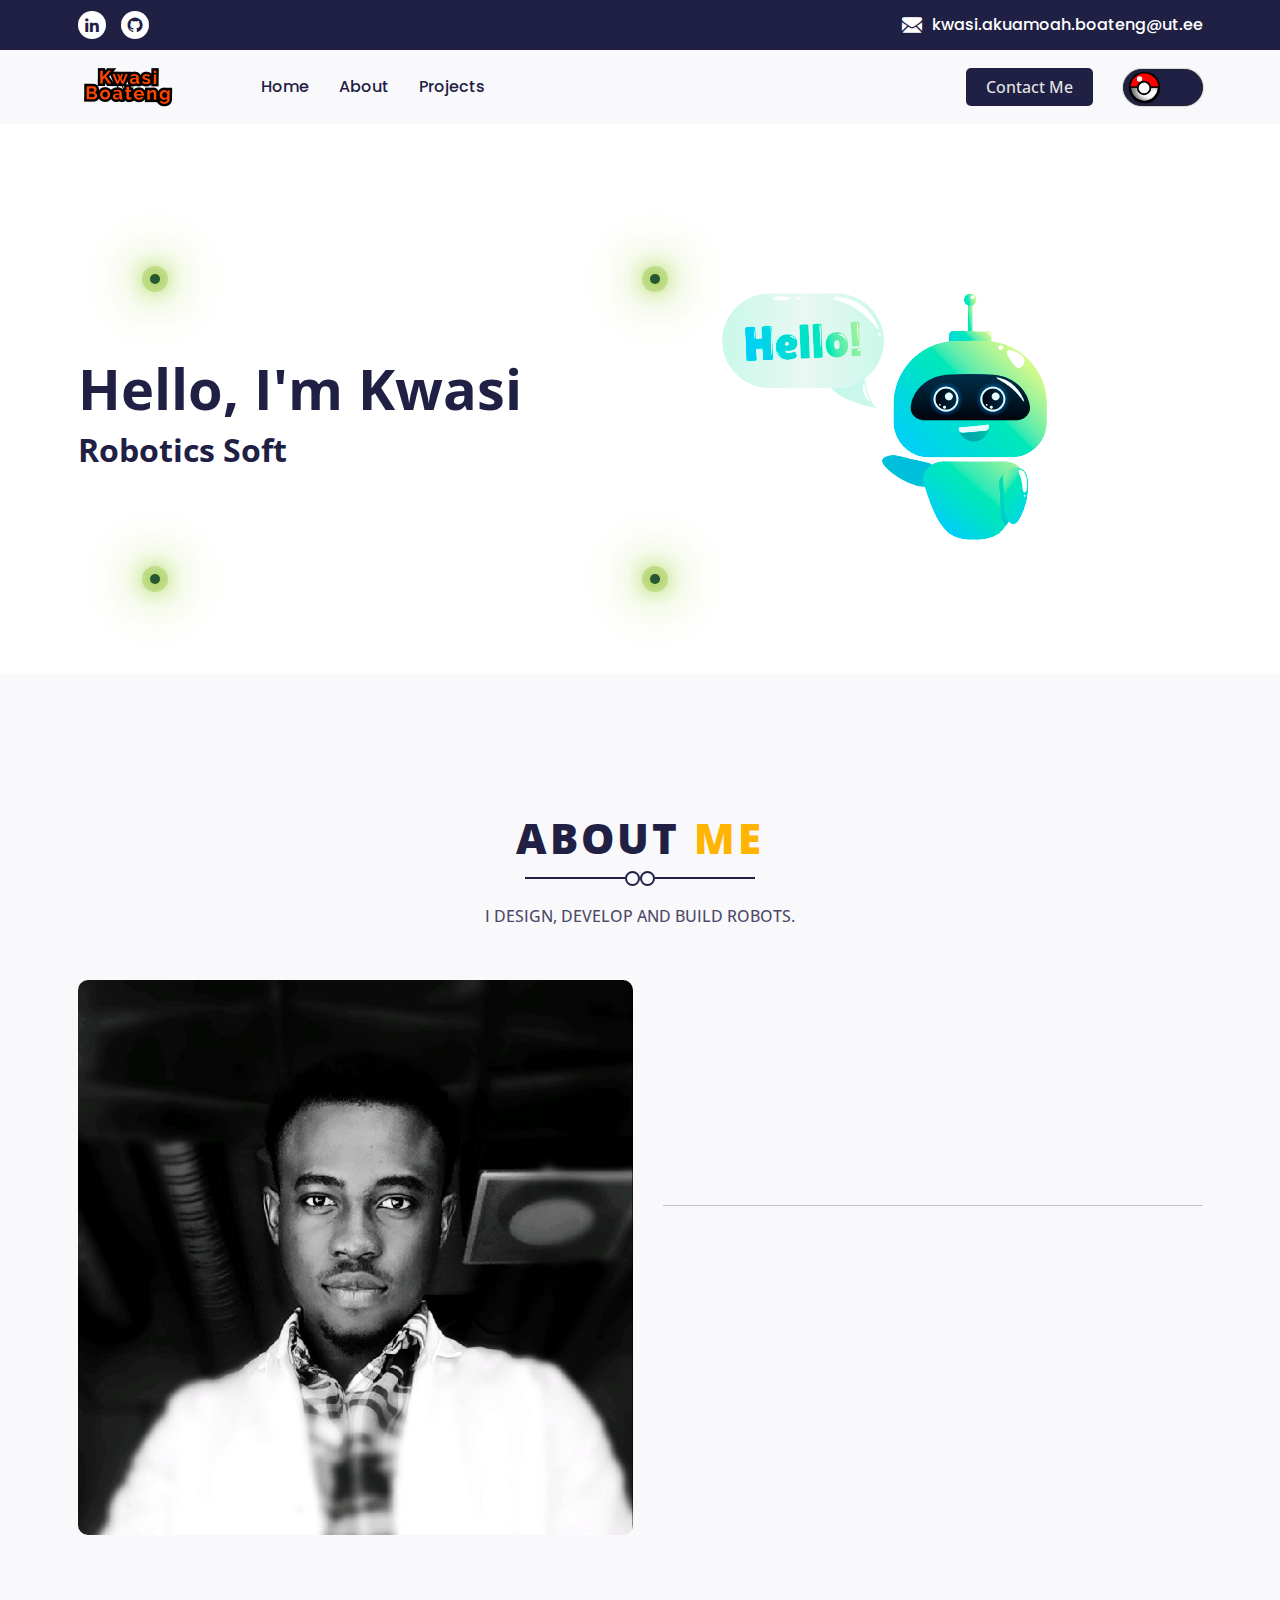
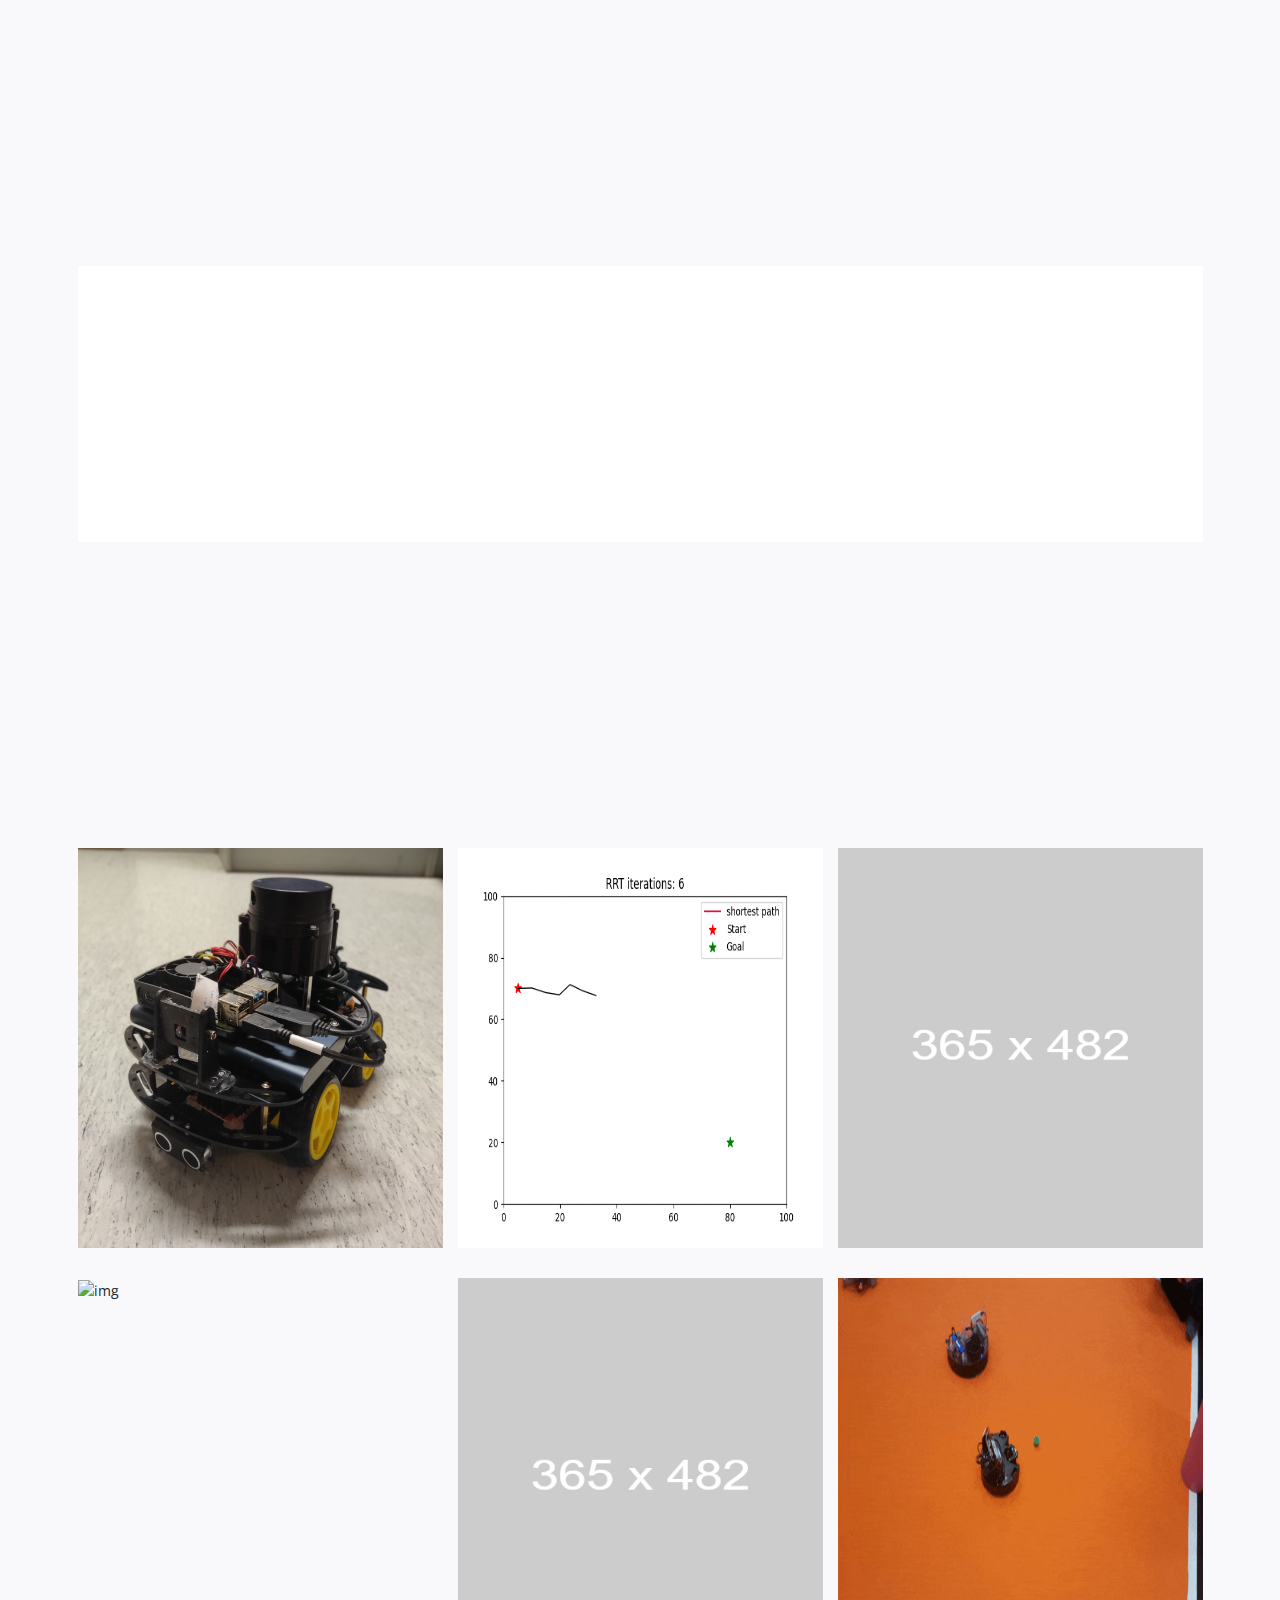
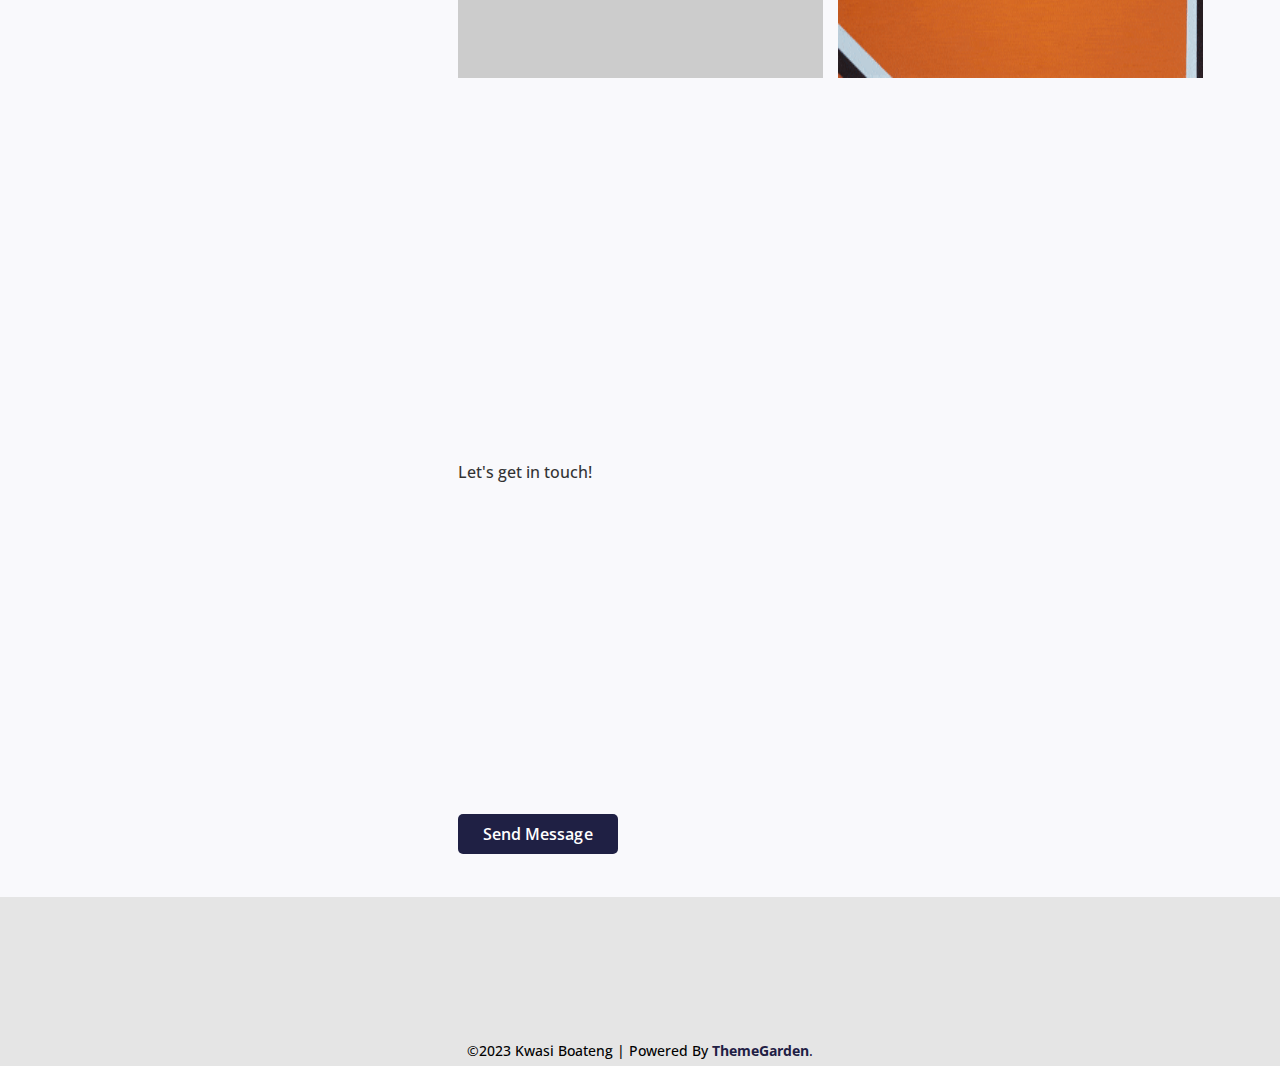
==== commit 2bb38d1a: "added project imgs, made changes to experience section" ====
--- a/index.html
+++ b/index.html
@@ -164,10 +164,10 @@
                                 <div class="word"> </div>
                             </div>
 
-                            <div class="slider-button">
-                                <a href="./assets/cv/Kwasi_CV_latest.pdf" download class="btn banner-btn">Download CV <i
+                            <!-- <div class="slider-button">
+                                <a href="#" download class="btn banner-btn">Download CV <i
                                         class="bi bi-download"></i></a>
-                            </div>
+                            </div> -->
                         </div>
                     </div>
                     <div class="col-12 col-sm-12 col-md-6 col-lg-6 col-xl-6 col-xxl-6">
@@ -242,13 +242,11 @@
                                         </li>
                                     </ul>
                                 </div>
-                                <!-- <h1>View CV</h1>
-                                <iframe src="./assets/cv/Kwasi_CV_latest.pdf#toolbar=0" width="100%" height="500px">
-                                </iframe> -->
-
-                                <a href="./assets/cv/Kwasi_CV_latest.pdf" download
-                                    class="btn download-btn wow animate fadeInUp" data-wow-duration="2000ms"
-                                    data-wow-delay="0s"> Download CV <i class="bi bi-download"></i></a>
+
+                                <!-- 
+                                <a href="#" download class="btn download-btn wow animate fadeInUp"
+                                    data-wow-duration="2000ms" data-wow-delay="0s"> Download CV <i
+                                        class="bi bi-download"></i></a> -->
                             </div>
                         </div>
                     </div>
@@ -315,7 +313,7 @@
                                                         <p>
                                                             <span> <strong>MSc. Robotics and Computer
                                                                     Engineering</strong></span> -
-                                                            University of Tartu.
+                                                            University of Tartu
                                                         </p>
                                                     </li>
 
@@ -325,7 +323,7 @@
                                                         <p>
                                                             <span> <strong>MSc. Automation and Electrical
                                                                     Engineering</strong></span> -
-                                                            Aalto University.
+                                                            Aalto University
                                                         </p>
                                                     </li>
 
@@ -334,7 +332,7 @@
                                                         <span class="year">2018 - 2021</span>
                                                         <p>
                                                             <span> <strong>BSc. Science and Technology</strong></span> -
-                                                            University of Tartu.
+                                                            University of Tartu
                                                         </p>
                                                     </li>
                                                 </ul>
@@ -446,49 +444,124 @@
                                                 <label class="bg-active wow animate fadeInUp" data-wow-duration="900ms"
                                                     data-wow-delay="0s">Experience</label>
                                             </h4>
-
+                                            <!-- 1-1 -->
                                             <div class="row">
                                                 <div class="col-12 col-lg-6">
                                                     <ul>
                                                         <li class="bg-active wow animate fadeInUp"
                                                             data-wow-duration="900ms" data-wow-delay="0s">
-                                                            <h5>Student Intern</h5>
-                                                            <h6>Full Time | Hybrid</h6>
-                                                            <span class="year">2022 - 2022</span>
+                                                            <h5>Research Engineer</h5>
+                                                            <h6>Part Time | Hybrid</h6>
+                                                            <span class="year">February 2023 - Present</span>
                                                             <hr>
                                                             <h4>
-                                                                <label class="bg-active">University of Tartu</label>
+                                                                <label class="bg-active">University of Tartu, Estonia</label>
                                                             </h4>
-                                                            <p>&#8226; Setting up a motion capture system to gather
-                                                                roll, pitch and yaw data of drone.</p>
-                                                            <p>&#8226; Analyzed drone's flight pattern to determine
-                                                                errors in
-                                                                flight path. </p>
+                                                            <p>&#8226; Assisting in research projects.</p>
+                                                            <p>&#8226; Design and fabrication of CAD models for the
+                                                                Robotics lab.</p>
+                                                            <p>&#8226; Software development and testing</p>
+
                                                         </li>
                                                     </ul>
                                                 </div>
-
+                                                <!-- 1-2 -->
                                                 <div class="col-12 col-lg-6">
                                                     <ul>
                                                         <li class="bg-active wow animate fadeInUp"
                                                             data-wow-duration="1200ms" data-wow-delay="0s">
-                                                            <h5>Project Intern @ IMS Robotics Lab</h5>
+                                                            <h5>Research Assistant - Freelance</h5>
                                                             <h6>Part Time | Hybrid</h6>
-                                                            <span class="year">2020 - 2021</span>
+                                                            <span class="year">June 2022 - August 2022</span>
                                                             <hr>
                                                             <h4>
-                                                                <label class="bg-active"> University of Tartu</label>
+                                                                <label class="bg-active"> University of Tartu,
+                                                                    Estonia</label>
                                                             </h4>
-                                                            <p>&#8226; Development of Gazebo models.</p>
-                                                            <p>&#8226; Multi-robot programming in ROS.</p>
-                                                            <p>&#8226; Testing 3D models of robots and environment
-                                                                in the Gazebo software.
+                                                            <p>&#8226; Worked for the Collaborative Robotics and Robotic
+                                                                Computing
+                                                                Group </p>
+                                                            <p>&#8226; Experience in working with various sensors:
+                                                                MotionCapture, LiDAR, Realsense depth-sensor Camera,
+                                                                Motor Encoders, Inertial Measurement Unit (IMU)</p>
+                                                            <p>&#8226; Generation of datasets for various machine
+                                                                learning and
+                                                                computer vision projects.</p>
+                                                            <p>&#8226; Implementing control algorithms to fly the Parrot
+                                                                Anafi droneautonomously using ROS.</p>
 
                                                             </p>
                                                         </li>
                                                     </ul>
                                                 </div>
                                             </div>
+                                            <br>
+                                            <!-- 2-1 -->
+                                            <div class="row">
+                                                <div class="col-12 col-lg-6">
+                                                    <ul>
+                                                        <li class="bg-active wow animate fadeInUp"
+                                                            data-wow-duration="1500ms" data-wow-delay="0s">
+                                                            <h5>Junior Robotics Specialist -Internship </h5>
+                                                            <h6>Full Time | Hybrid</h6>
+                                                            <span class="year">October 2020 - June 2021</span>
+                                                            <hr>
+                                                            <h4>
+                                                                <label class="bg-active">University of Tartu,
+                                                                    Estonia</label>
+                                                            </h4>
+
+
+                                                            <p>&#8226; Designing various 3D models in SolidWorks</p>
+                                                            <p>&#8226; ROS Gazebo custom environment development,
+                                                                URDF/xacro
+                                                                and XML programming.</p>
+                                                            <p>&#8226; Working with a variety of robots, including but
+                                                                not limited to
+                                                                TurtleBot 3, UR5, and ClearPath Jackal.</p>
+                                                            <p>&#8226; Investigating communication protocols to
+                                                                establish
+                                                                communication between a simulated and actual robot. </p>
+                                                        </li>
+                                                    </ul>
+                                                </div>
+                                                <!-- 2-2 -->
+                                                <div class="col-12 col-lg-6">
+                                                    <ul>
+                                                        <li class="bg-active wow animate fadeInUp"
+                                                            data-wow-duration="1800ms" data-wow-delay="0s">
+                                                            <h5>IT Specialist</h5>
+                                                            <h6>Full Time | Office</h6>
+                                                            <span class="year">2017 - 2018</span>
+                                                            <hr>
+                                                            <h4>
+                                                                <label class="bg-active"> Odorkor IT Services,
+                                                                    Ghana</label>
+                                                            </h4>
+
+                                                            <p>&#8226; Computer repairs and assembling, phone repairs
+                                                                including
+                                                                screen and battery replacement, soldering replacement
+                                                                PCBs.</p>
+                                                            <p>&#8226; Handled customers inquiries via calls and emails
+                                                            </p>
+                                                            <p>&#8226; Debugging computer hardware problems and
+                                                                installation of
+                                                                software</p>
+                                                            <p>&#8226; Provided excellent customer service and support
+                                                                while
+                                                                addressing their needs in a fast and accurate fashion.
+                                                            </p>
+                                                            <p>&#8226; Demonstrated a strong desire to work in a team
+                                                                and a passion for
+                                                                learning</p>
+
+                                                            </p>
+                                                        </li>
+                                                    </ul>
+                                                </div>
+                                            </div>
+                                            <br>
                                         </div>
                                     </div>
                                 </div>
@@ -527,13 +600,14 @@
 
                         <div class="row grid portfolio-item-box">
                             <div class="col-12 col-sm-6 col-md-4 col-lg-4 element-item mt-30 ">
-                                <img class="img-responsive" src="./assets/images/portfolio/work-1.png" alt="img"
+                                <img class="img-responsive" src="./assets/images/projects/prymbot/robot.jpg" alt="img"
                                     width="300" height="400">
                                 <div class="caption fade_caption">
                                     <h5>Developing a ROS Robot from Scratch</h5>
                                     <p>Developed a personal mobile robot to advance my skills in ROS and engineering
                                         design</p>
-                                    <a href="#" class="btn btn-primary">View Full Project</a>
+                                    <a href="https://github.com/new2me321/prymbot" class="btn btn-primary">View Full
+                                        Project</a>
                                 </div>
                             </div>
                             <div class="col-12 col-sm-6 col-md-4 col-lg-4 element-item mt-30 ">
@@ -543,7 +617,8 @@
                                     <h5>Path Planners</h5>
                                     <p>This project features several robotics path planning algorithms such as A*, RRT
                                         and Djikstra's algorithms. </p>
-                                    <a href="#" class="btn btn-primary">View Full Project</a>
+                                    <a href="https://github.com/new2me321/path_planners" class="btn btn-primary">View
+                                        Full Project</a>
                                 </div>
                             </div>
                             <div class="col-12 col-sm-6 col-md-4 col-lg-4 element-item mt-30 ">
@@ -552,18 +627,20 @@
                                 <div class="caption fade_caption">
                                     <h5>Drone Teleoperation with ROS </h5>
                                     <p> Several projects involving the DJI Tello drone.</p>
-                                    <a href="#" class="btn btn-primary">View Full Project</a>
+                                    <a href="https://github.com/new2me321/tello_ws" class="btn btn-primary">View Full
+                                        Project</a>
                                 </div>
                             </div>
                             <div class="col-12 col-sm-6 col-md-4 col-lg-4 element-item mt-30 ">
-                                <img class="img-responsive" src="./assets/images/portfolio/work-1.png" alt="img"
-                                    width="300" height="400">
+                                <img class="img-responsive" src="./assets/images/projects/self_driving/robocar.gif"
+                                    alt="img" width="300" height="400">
                                 <div class="caption fade_caption">
                                     <h5>Self-driving car</h5>
                                     <p>The project task was to teach a car to drive itself on a given path. We
                                         leveraged the use of imitation
                                         learning to complete this task. </p>
-                                    <a href="#" class="btn btn-primary">View Full Project</a>
+                                    <a href="https://github.com/new2me321/NN-self-driving-project"
+                                        class="btn btn-primary">View Full Project</a>
                                 </div>
                             </div>
                             <div class="col-12 col-sm-6 col-md-4 col-lg-4 element-item mt-30 ">
@@ -572,7 +649,8 @@
                                 <div class="caption fade_caption">
                                     <h5>Circuit Simulator</h5>
                                     <p> My team and I developed a circuit simulator app using C++</p>
-                                    <a href="#" class="btn btn-primary">View Full Project</a>
+                                    <a href="https://github.com/new2me321/CPP-Circuit-Simulator"
+                                        class="btn btn-primary">View Full Project</a>
                                 </div>
                             </div>
                             <div class="col-12 col-sm-6 col-md-4 col-lg-4 element-item mt-30 ">
@@ -583,7 +661,8 @@
                                     <h5>Basketball Robot</h5>
                                     <p>The project involved developing an omni-wheel robot to participate in a robot
                                         basketball competition hosted by Delta X, University of Tartu </p>
-                                    <a href="#" class="btn btn-primary">View Full Project</a>
+                                    <a href="https://github.com/new2me321/LeBot" class="btn btn-primary">View Full
+                                        Project</a>
                                 </div>
                             </div>
 
@@ -714,4 +793,4 @@
     </script>
 </body>
 
-</html>
+</html>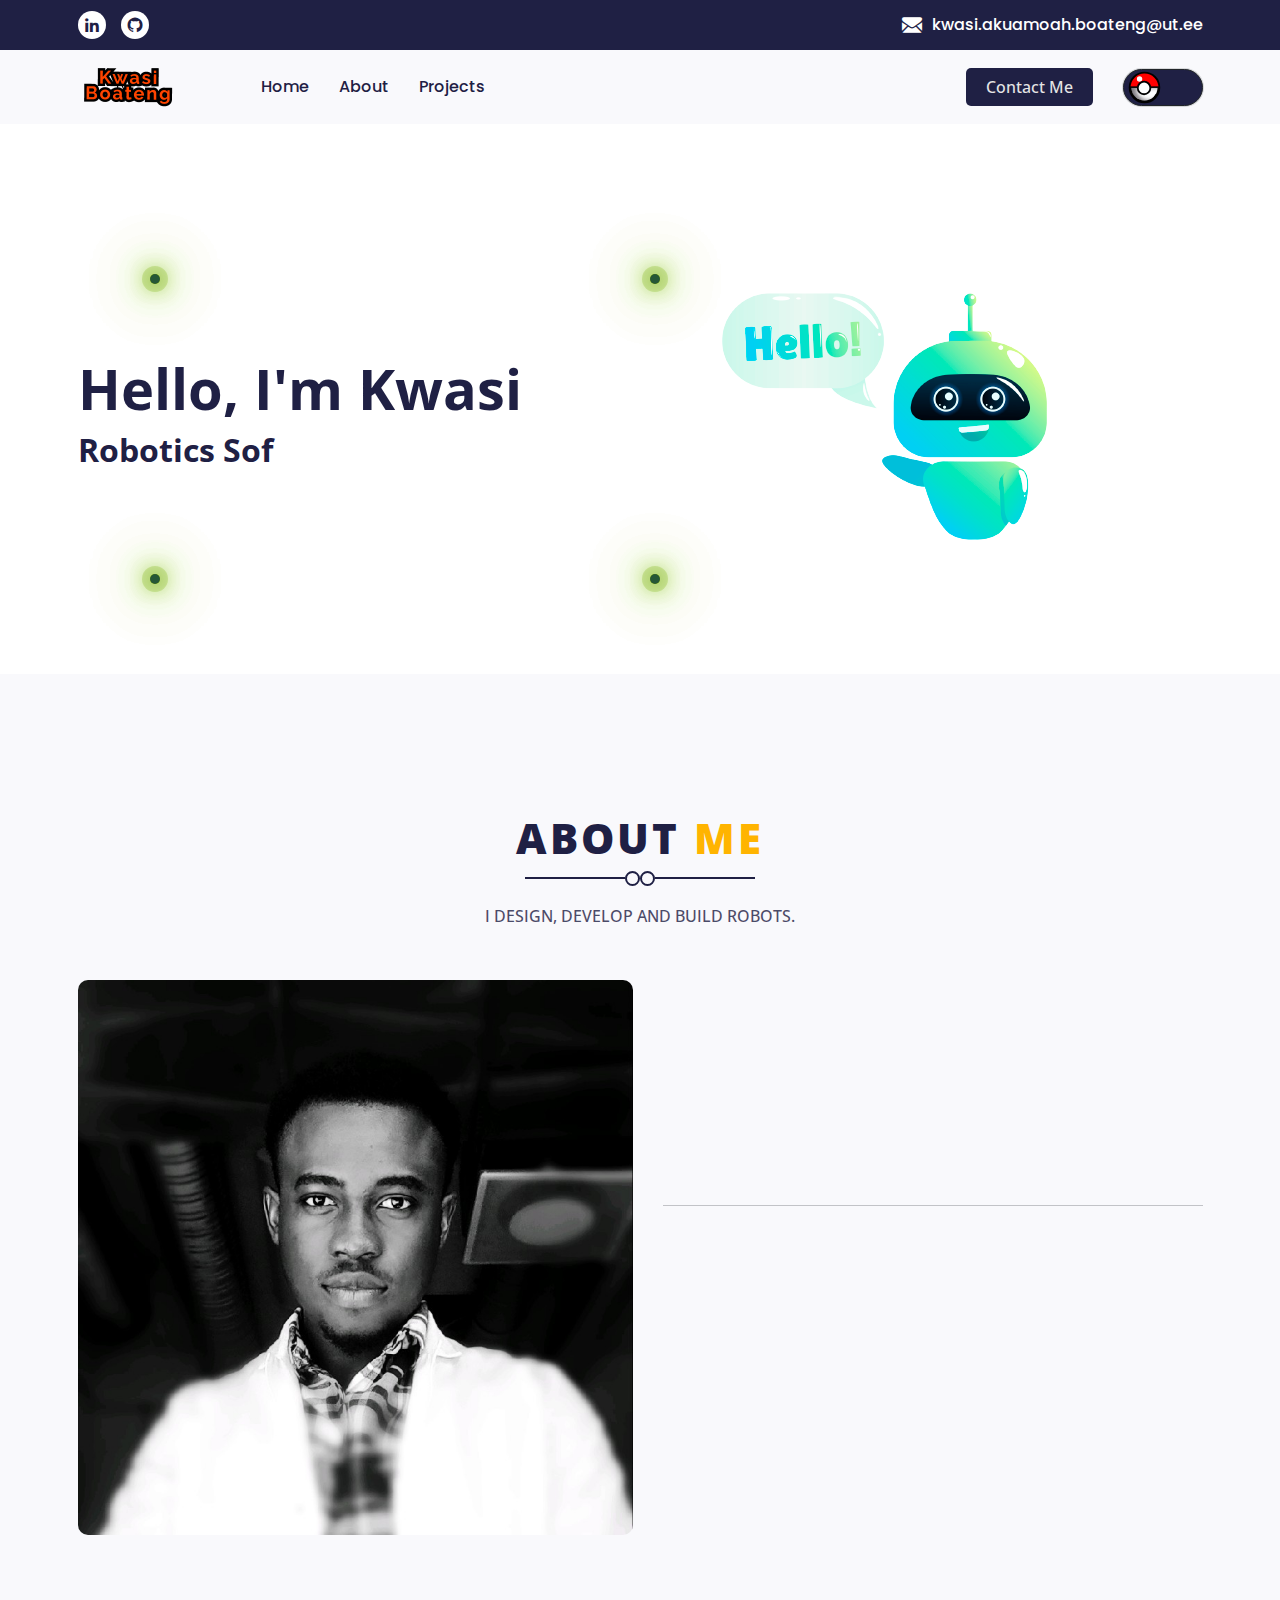
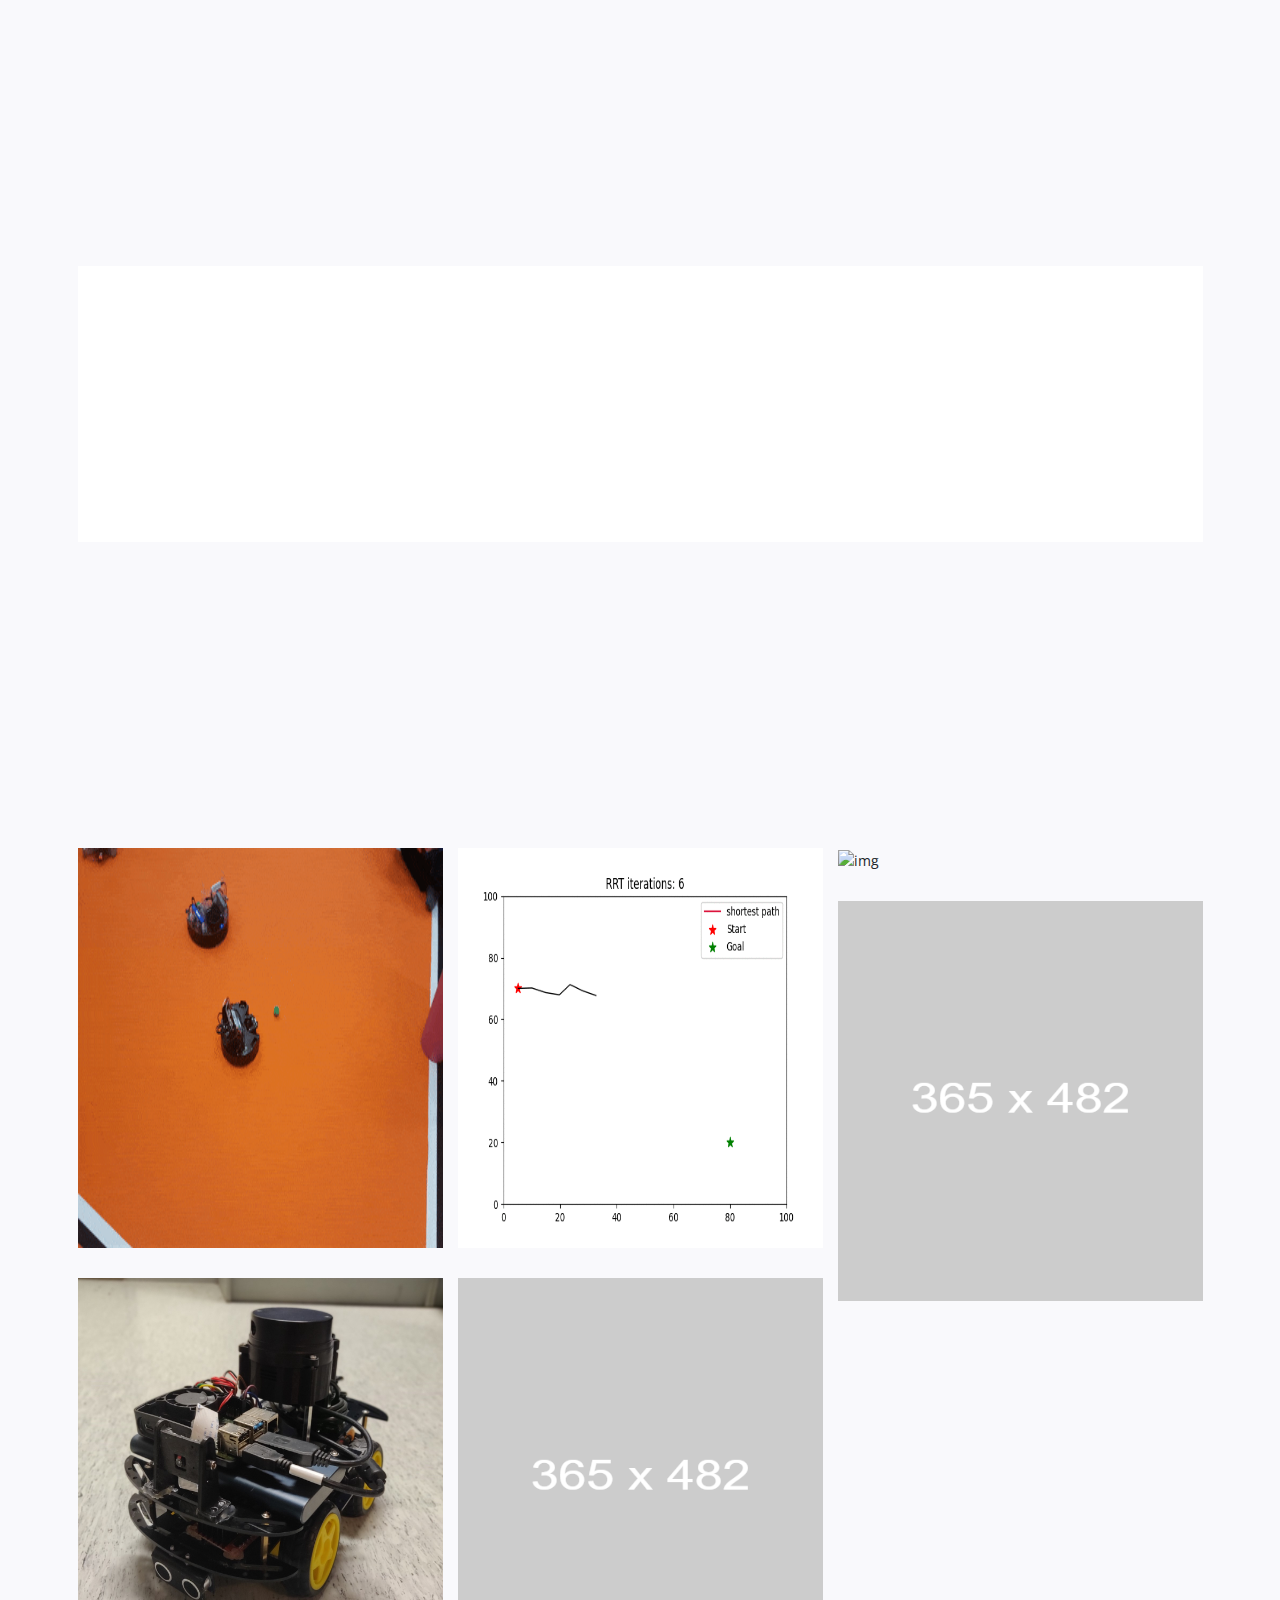
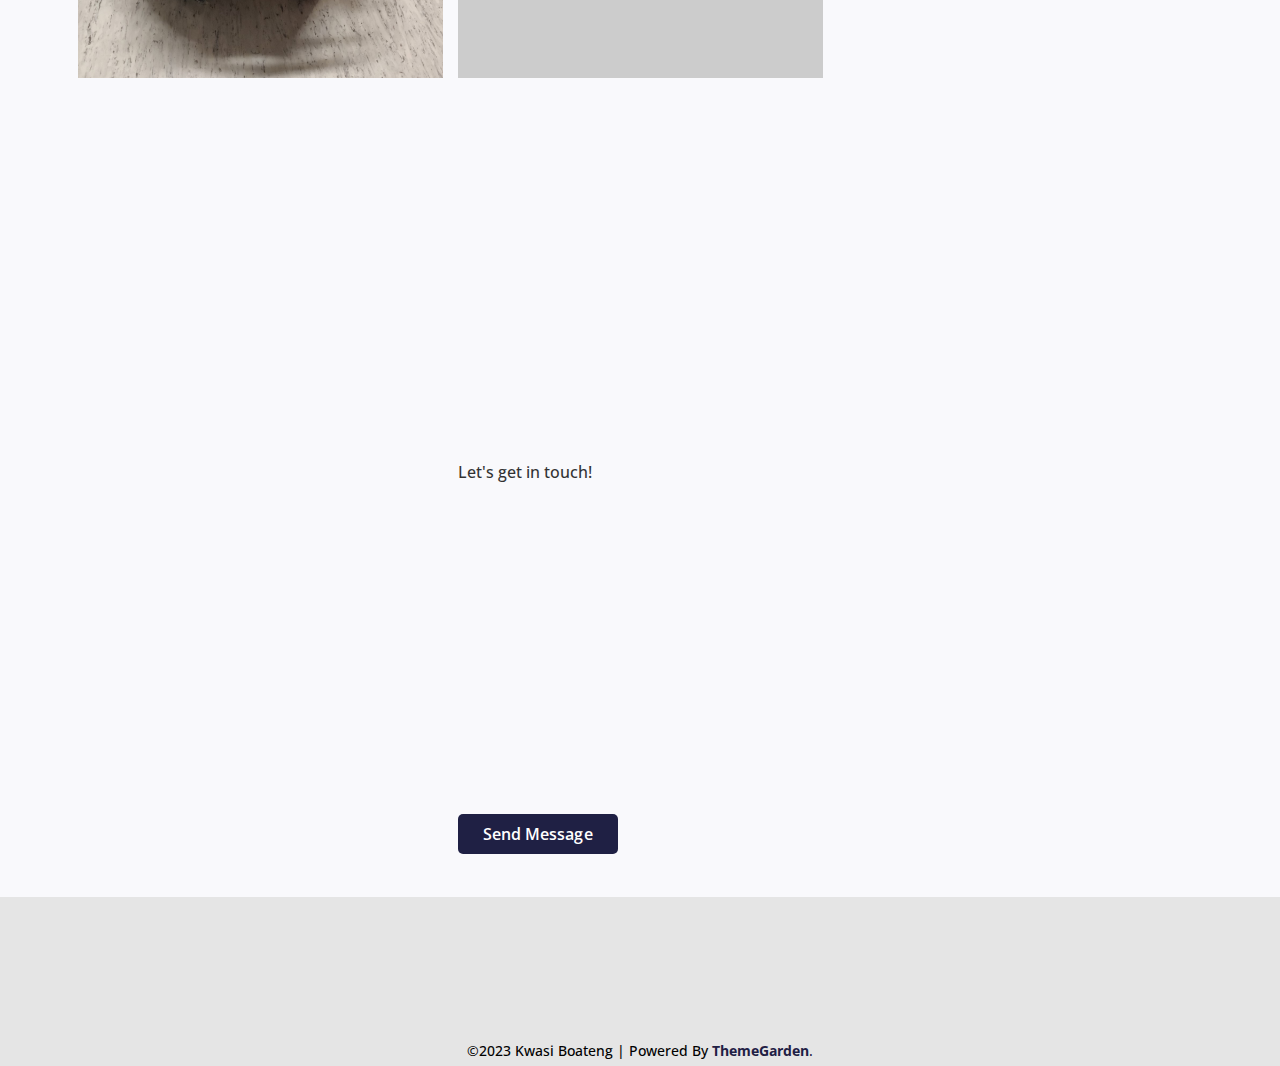
==== commit c9a5816c: "updates" ====
--- a/index.html
+++ b/index.html
@@ -172,8 +172,7 @@
                     </div>
                     <div class="col-12 col-sm-12 col-md-6 col-lg-6 col-xl-6 col-xxl-6">
                         <div class="slider-img-box d-flex justify-content-end">
-                            <img src="./assets/images/hello_bot-removebg-preview.png" class="img-fluid"
-                                alt="banner-img">
+                            <img src="./assets/images/hello_bot.png" class="img-fluid" alt="banner-img">
                         </div>
                     </div>
                 </div>
@@ -455,7 +454,8 @@
                                                             <span class="year">February 2023 - Present</span>
                                                             <hr>
                                                             <h4>
-                                                                <label class="bg-active">University of Tartu, Estonia</label>
+                                                                <label class="bg-active">University of Tartu,
+                                                                    Estonia</label>
                                                             </h4>
                                                             <p>&#8226; Assisting in research projects.</p>
                                                             <p>&#8226; Design and fabrication of CAD models for the
@@ -532,7 +532,7 @@
                                                             data-wow-duration="1800ms" data-wow-delay="0s">
                                                             <h5>IT Specialist</h5>
                                                             <h6>Full Time | Office</h6>
-                                                            <span class="year">2017 - 2018</span>
+                                                            <span class="year">February 2017 - June 2018 </span>
                                                             <hr>
                                                             <h4>
                                                                 <label class="bg-active"> Odorkor IT Services,
@@ -600,13 +600,14 @@
 
                         <div class="row grid portfolio-item-box">
                             <div class="col-12 col-sm-6 col-md-4 col-lg-4 element-item mt-30 ">
-                                <img class="img-responsive" src="./assets/images/projects/prymbot/robot.jpg" alt="img"
+                                <img class="img-responsive"
+                                    src="./assets/images/projects/robo_basketball/Lebot_shot.gif" alt="Animation"
                                     width="300" height="400">
                                 <div class="caption fade_caption">
-                                    <h5>Developing a ROS Robot from Scratch</h5>
-                                    <p>Developed a personal mobile robot to advance my skills in ROS and engineering
-                                        design</p>
-                                    <a href="https://github.com/new2me321/prymbot" class="btn btn-primary">View Full
+                                    <h5>Basketball Robot</h5>
+                                    <p>The project involved developing an omni-wheel robot to participate in a robot
+                                        basketball competition hosted by Delta X, University of Tartu </p>
+                                    <a href="https://github.com/new2me321/LeBot" class="btn btn-primary">View Full
                                         Project</a>
                                 </div>
                             </div>
@@ -622,6 +623,17 @@
                                 </div>
                             </div>
                             <div class="col-12 col-sm-6 col-md-4 col-lg-4 element-item mt-30 ">
+                                <img class="img-responsive" src="./assets/images/projects/self_driving/robocar.gif"
+                                    alt="img" width="300" height="400">
+                                <div class="caption fade_caption">
+                                    <h5>Self-driving car</h5>
+                                    <p>The project task was to teach a car to drive itself on a given path. We utilized
+                                        imitation learning to accomplish this task. </p>
+                                    <a href="https://github.com/new2me321/NN-self-driving-project"
+                                        class="btn btn-primary">View Full Project</a>
+                                </div>
+                            </div>
+                            <div class="col-12 col-sm-6 col-md-4 col-lg-4 element-item mt-30 ">
                                 <img class="img-responsive" src="./assets/images/portfolio/work-1.png" alt="img"
                                     width="300" height="400">
                                 <div class="caption fade_caption">
@@ -632,15 +644,14 @@
                                 </div>
                             </div>
                             <div class="col-12 col-sm-6 col-md-4 col-lg-4 element-item mt-30 ">
-                                <img class="img-responsive" src="./assets/images/projects/self_driving/robocar.gif"
-                                    alt="img" width="300" height="400">
+                                <img class="img-responsive" src="./assets/images/projects/prymbot/robot.jpg" alt="img"
+                                    width="300" height="400">
                                 <div class="caption fade_caption">
-                                    <h5>Self-driving car</h5>
-                                    <p>The project task was to teach a car to drive itself on a given path. We
-                                        leveraged the use of imitation
-                                        learning to complete this task. </p>
-                                    <a href="https://github.com/new2me321/NN-self-driving-project"
-                                        class="btn btn-primary">View Full Project</a>
+                                    <h5>Developing a ROS Robot from Scratch</h5>
+                                    <p>Developed a personal mobile robot to advance my skills in ROS and engineering
+                                        design</p>
+                                    <a href="https://github.com/new2me321/prymbot" class="btn btn-primary">View Full
+                                        Project</a>
                                 </div>
                             </div>
                             <div class="col-12 col-sm-6 col-md-4 col-lg-4 element-item mt-30 ">
@@ -648,23 +659,12 @@
                                     width="300" height="400">
                                 <div class="caption fade_caption">
                                     <h5>Circuit Simulator</h5>
-                                    <p> My team and I developed a circuit simulator app using C++</p>
+                                    <p> My team and I developed an electrical circuit simulator app using C++</p>
                                     <a href="https://github.com/new2me321/CPP-Circuit-Simulator"
                                         class="btn btn-primary">View Full Project</a>
                                 </div>
                             </div>
-                            <div class="col-12 col-sm-6 col-md-4 col-lg-4 element-item mt-30 ">
-                                <img class="img-responsive"
-                                    src="./assets/images/projects/robo_basketball/Lebot_shot.gif" alt="Animation"
-                                    width="300" height="400">
-                                <div class="caption fade_caption">
-                                    <h5>Basketball Robot</h5>
-                                    <p>The project involved developing an omni-wheel robot to participate in a robot
-                                        basketball competition hosted by Delta X, University of Tartu </p>
-                                    <a href="https://github.com/new2me321/LeBot" class="btn btn-primary">View Full
-                                        Project</a>
-                                </div>
-                            </div>
+
 
                         </div>
                     </div>
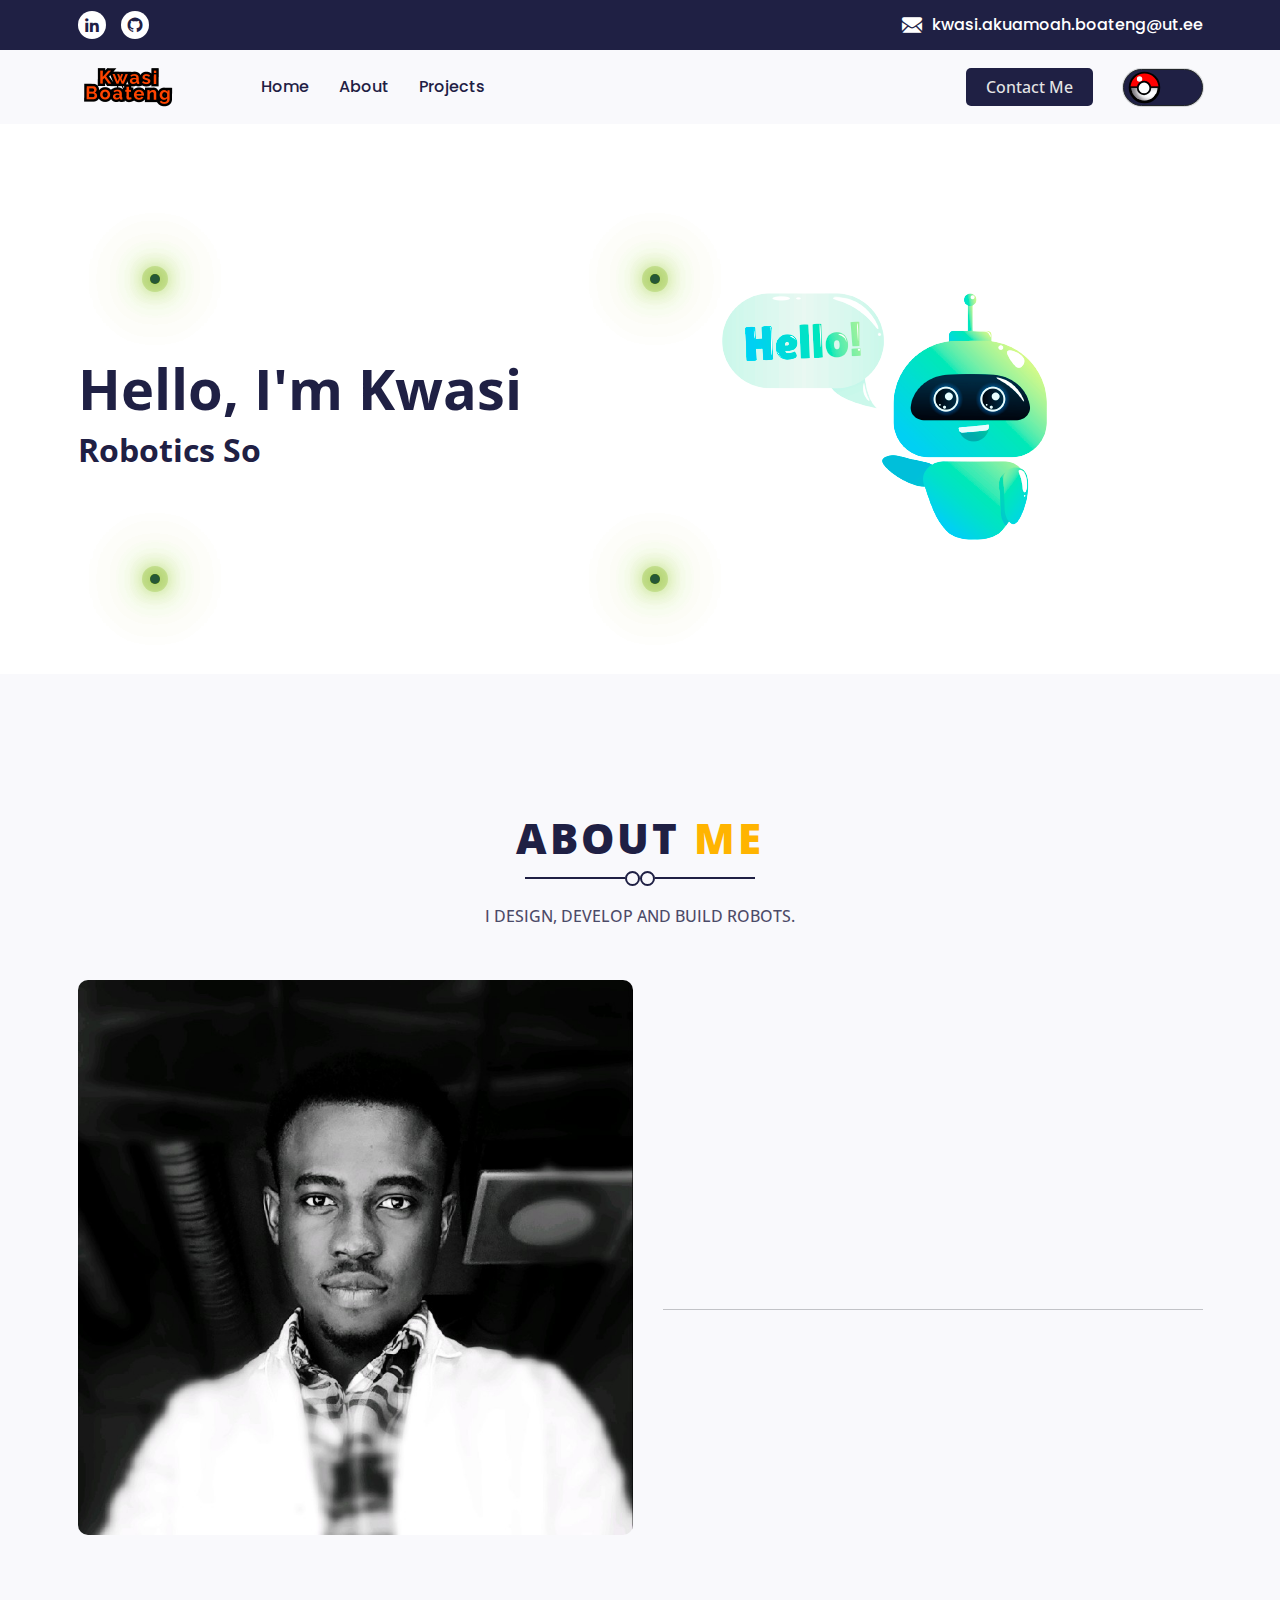
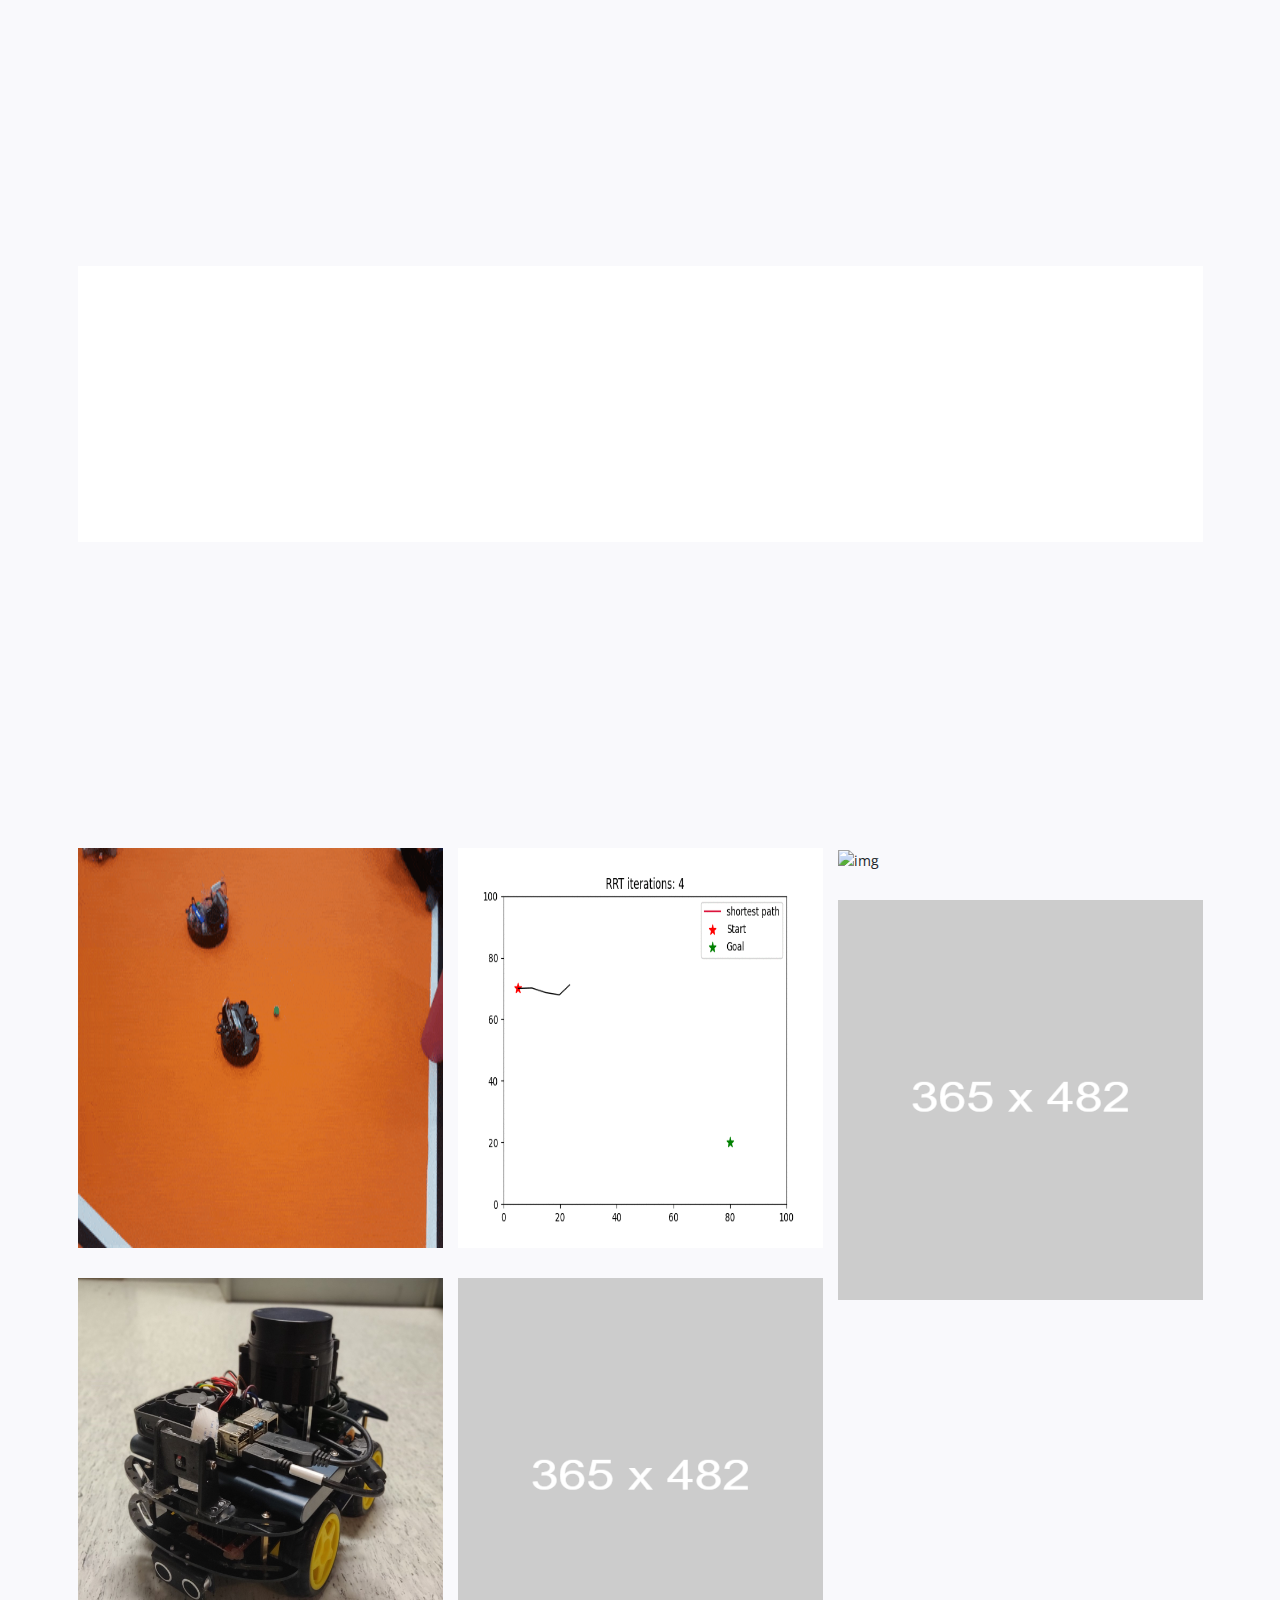
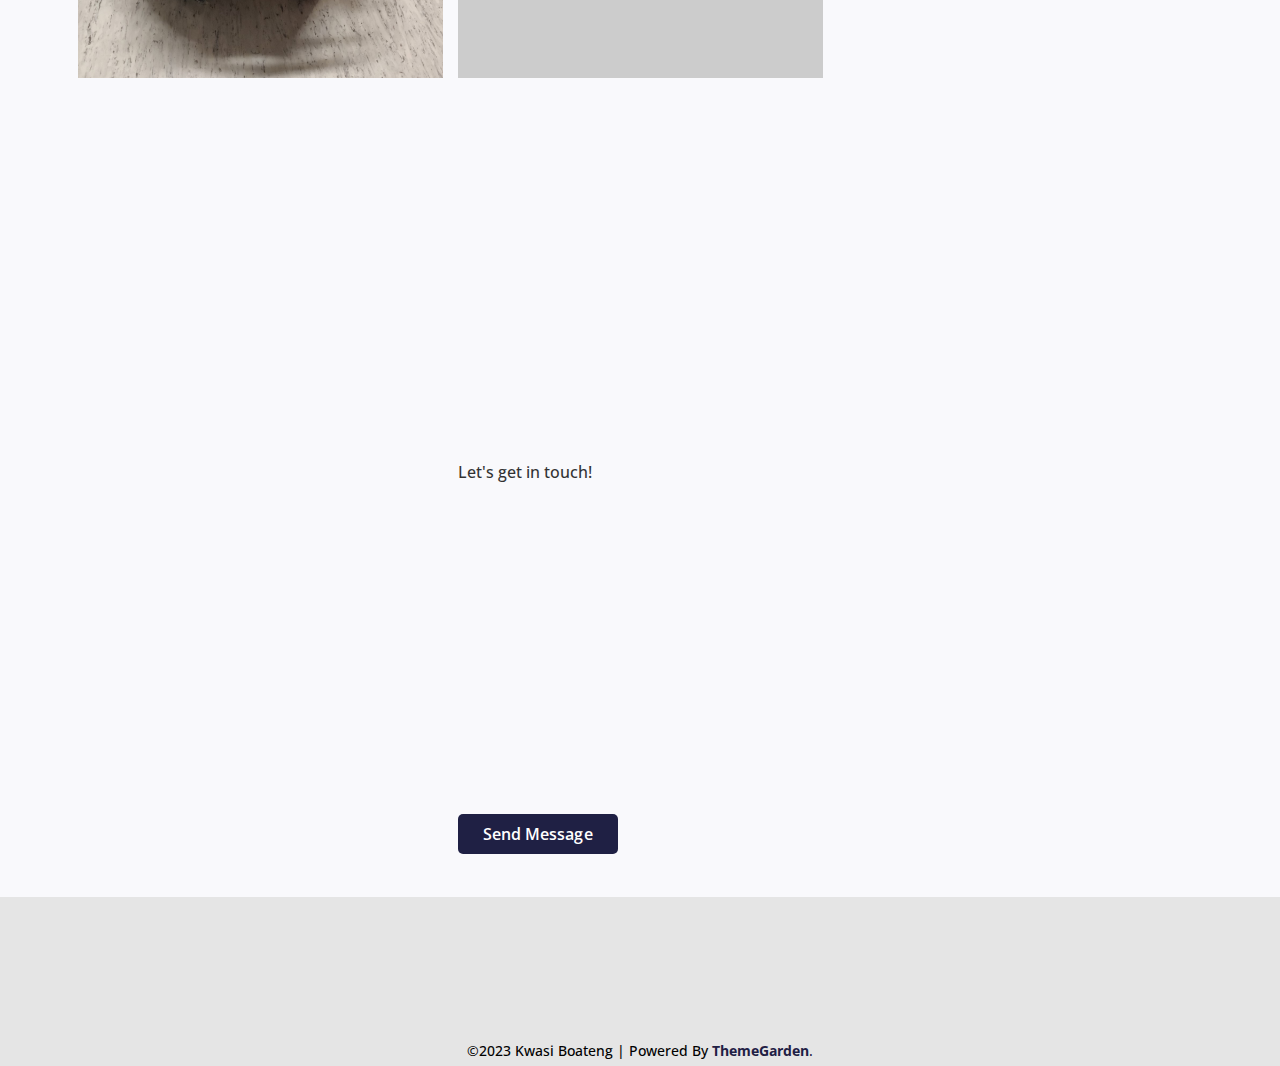
==== commit cb931d5b: "updated with current job" ====
--- a/index.html
+++ b/index.html
@@ -109,18 +109,27 @@
                         <!-- Screen color Mood  -->
                         <div id="toggle">
                             <div class="switch"></div>
-                        </div>
-                        <!-- Mobile menu  -->
-                        <div class="mobile-menu">
-                            <a href="javascript:void(0)" class="hamburger d-block d-md-none">
-                                <span class="h-top"></span>
-                                <span class="h-middle"></span>
-                                <span class="h-bottom"></span>
-                            </a>
-                        </div>
-                    </div>
-                </div>
-            </div>
+                            <!-- <div>
+                                <button onclick="darkMode()">Darkmode</button>
+                            </div>
+                            <script>
+                                function darkMode() {
+                                    var element = document.body;
+                                    element.classList.toggle("dark-mode");
+                                }
+                            </script>
+                        </div> -->
+                            <!-- Mobile menu  -->
+                            <div class="mobile-menu">
+                                <a href="javascript:void(0)" class="hamburger d-block d-md-none">
+                                    <span class="h-top"></span>
+                                    <span class="h-middle"></span>
+                                    <span class="h-bottom"></span>
+                                </a>
+                            </div>
+                        </div>
+                    </div>
+                </div>
         </header>
         <!--  header area end -->
 
@@ -212,10 +221,13 @@
                                     degree student of <span>Robotics</span> based in <span>Estonia.</span></p>
                             </div>
                             <div class="inner-text wow animate fadeInUp" data-wow-duration="1500ms" data-wow-delay="0s">
-                                <p> I am a master's degree student in robotics and computer engineering.
-                                    I specialize in developing software for robots in the areas of motion planning,
-                                    reinforcement learning, and perception techniques.
-                                    I am currently a student intern at the IMS Robotics Lab at the University of Tartu.
+                                <p> I am currently pursuing a master's degree in robotics and computer engineering, with
+                                    a focus on developing cutting-edge software for robots. My expertise lies in the
+                                    areas of motion planning, reinforcement learning, and perception techniques. I am
+                                    currently employed as a robot technician at Starship Technologies, where I am
+                                    actively involved in the implementation and maintenance of robotic systems.
+                                    Additionally, I work part-time as a research engineer at the Collaborative Robotics
+                                    and Robotic Computing Group @ University of Tartu, where I contribute to advancements in the field.
                                 </p>
                             </div>
                             <hr>
@@ -236,9 +248,9 @@
                                     </ul>
 
                                     <ul>
-                                        <li class="wow animate fadeInUp" data-wow-duration="1800ms" data-wow-delay="0s">
+                                        <!-- <li class="wow animate fadeInUp" data-wow-duration="1800ms" data-wow-delay="0s">
                                             <p><span> Freelance: </span> Available</p>
-                                        </li>
+                                        </li> -->
                                     </ul>
                                 </div>
 
@@ -448,6 +460,23 @@
                                                 <div class="col-12 col-lg-6">
                                                     <ul>
                                                         <li class="bg-active wow animate fadeInUp"
+                                                            data-wow-duration="700ms" data-wow-delay="0s">
+                                                            <h5>Robot Technician</h5>
+                                                            <h6>Full Time | Onsite</h6>
+                                                            <span class="year">September 2023 - Present</span>
+                                                            <hr>
+                                                            <h4>
+                                                                <label class="bg-active">Starship Techologies,
+                                                                    Estonia</label>
+                                                            </h4>
+                                                            <p></p>
+                                                        </li>
+                                                    </ul>
+                                                </div>
+                                                <!-- 1-2 -->
+                                                <div class="col-12 col-lg-6">
+                                                    <ul>
+                                                        <li class="bg-active wow animate fadeInUp"
                                                             data-wow-duration="900ms" data-wow-delay="0s">
                                                             <h5>Research Engineer</h5>
                                                             <h6>Part Time | Hybrid</h6>
@@ -461,14 +490,17 @@
                                                             <p>&#8226; Design and fabrication of CAD models for the
                                                                 Robotics lab.</p>
                                                             <p>&#8226; Software development and testing</p>
-
+                                                            </p>
                                                         </li>
                                                     </ul>
                                                 </div>
-                                                <!-- 1-2 -->
+                                            </div>
+                                            <br>
+                                            <!-- 2-1 -->
+                                            <div class="row">
                                                 <div class="col-12 col-lg-6">
                                                     <ul>
-                                                        <li class="bg-active wow animate fadeInUp"
+                                                        <li class="bg-active wow animate fadeInLeft"
                                                             data-wow-duration="1200ms" data-wow-delay="0s">
                                                             <h5>Research Assistant - Freelance</h5>
                                                             <h6>Part Time | Hybrid</h6>
@@ -490,19 +522,15 @@
                                                             <p>&#8226; Implementing control algorithms to fly the Parrot
                                                                 Anafi droneautonomously using ROS.</p>
 
-                                                            </p>
                                                         </li>
                                                     </ul>
                                                 </div>
-                                            </div>
-                                            <br>
-                                            <!-- 2-1 -->
-                                            <div class="row">
+                                                <!-- 2-2 -->
                                                 <div class="col-12 col-lg-6">
                                                     <ul>
                                                         <li class="bg-active wow animate fadeInUp"
                                                             data-wow-duration="1500ms" data-wow-delay="0s">
-                                                            <h5>Junior Robotics Specialist -Internship </h5>
+                                                            <h5>Junior Robotics Specialist - Intern </h5>
                                                             <h6>Full Time | Hybrid</h6>
                                                             <span class="year">October 2020 - June 2021</span>
                                                             <hr>
@@ -522,16 +550,21 @@
                                                             <p>&#8226; Investigating communication protocols to
                                                                 establish
                                                                 communication between a simulated and actual robot. </p>
+
+                                                            </p>
                                                         </li>
                                                     </ul>
                                                 </div>
-                                                <!-- 2-2 -->
+                                            </div>
+                                            <br>
+                                            <!-- 3-1 -->
+                                            <div class="row">
                                                 <div class="col-12 col-lg-6">
                                                     <ul>
                                                         <li class="bg-active wow animate fadeInUp"
                                                             data-wow-duration="1800ms" data-wow-delay="0s">
                                                             <h5>IT Specialist</h5>
-                                                            <h6>Full Time | Office</h6>
+                                                            <h6>Full Time | Onsite</h6>
                                                             <span class="year">February 2017 - June 2018 </span>
                                                             <hr>
                                                             <h4>
@@ -555,11 +588,44 @@
                                                             <p>&#8226; Demonstrated a strong desire to work in a team
                                                                 and a passion for
                                                                 learning</p>
+                                                        </li>
+                                                    </ul>
+                                                </div>
+                                                <!-- 2-2 -->
+                                                <!-- <div class="col-12 col-lg-6">
+                                                    <ul>
+                                                        <li class="bg-active wow animate fadeInUp"
+                                                            data-wow-duration="1800ms" data-wow-delay="0s">
+                                                            <h5>IT Specialist</h5>
+                                                            <h6>Full Time | Onsite</h6>
+                                                            <span class="year">February 2017 - June 2018 </span>
+                                                            <hr>
+                                                            <h4>
+                                                                <label class="bg-active"> Odorkor IT Services,
+                                                                    Ghana</label>
+                                                            </h4>
+
+                                                            <p>&#8226; Computer repairs and assembling, phone repairs
+                                                                including
+                                                                screen and battery replacement, soldering replacement
+                                                                PCBs.</p>
+                                                            <p>&#8226; Handled customers inquiries via calls and emails
+                                                            </p>
+                                                            <p>&#8226; Debugging computer hardware problems and
+                                                                installation of
+                                                                software</p>
+                                                            <p>&#8226; Provided excellent customer service and support
+                                                                while
+                                                                addressing their needs in a fast and accurate fashion.
+                                                            </p>
+                                                            <p>&#8226; Demonstrated a strong desire to work in a team
+                                                                and a passion for
+                                                                learning</p>
 
                                                             </p>
                                                         </li>
                                                     </ul>
-                                                </div>
+                                                </div> -->
                                             </div>
                                             <br>
                                         </div>
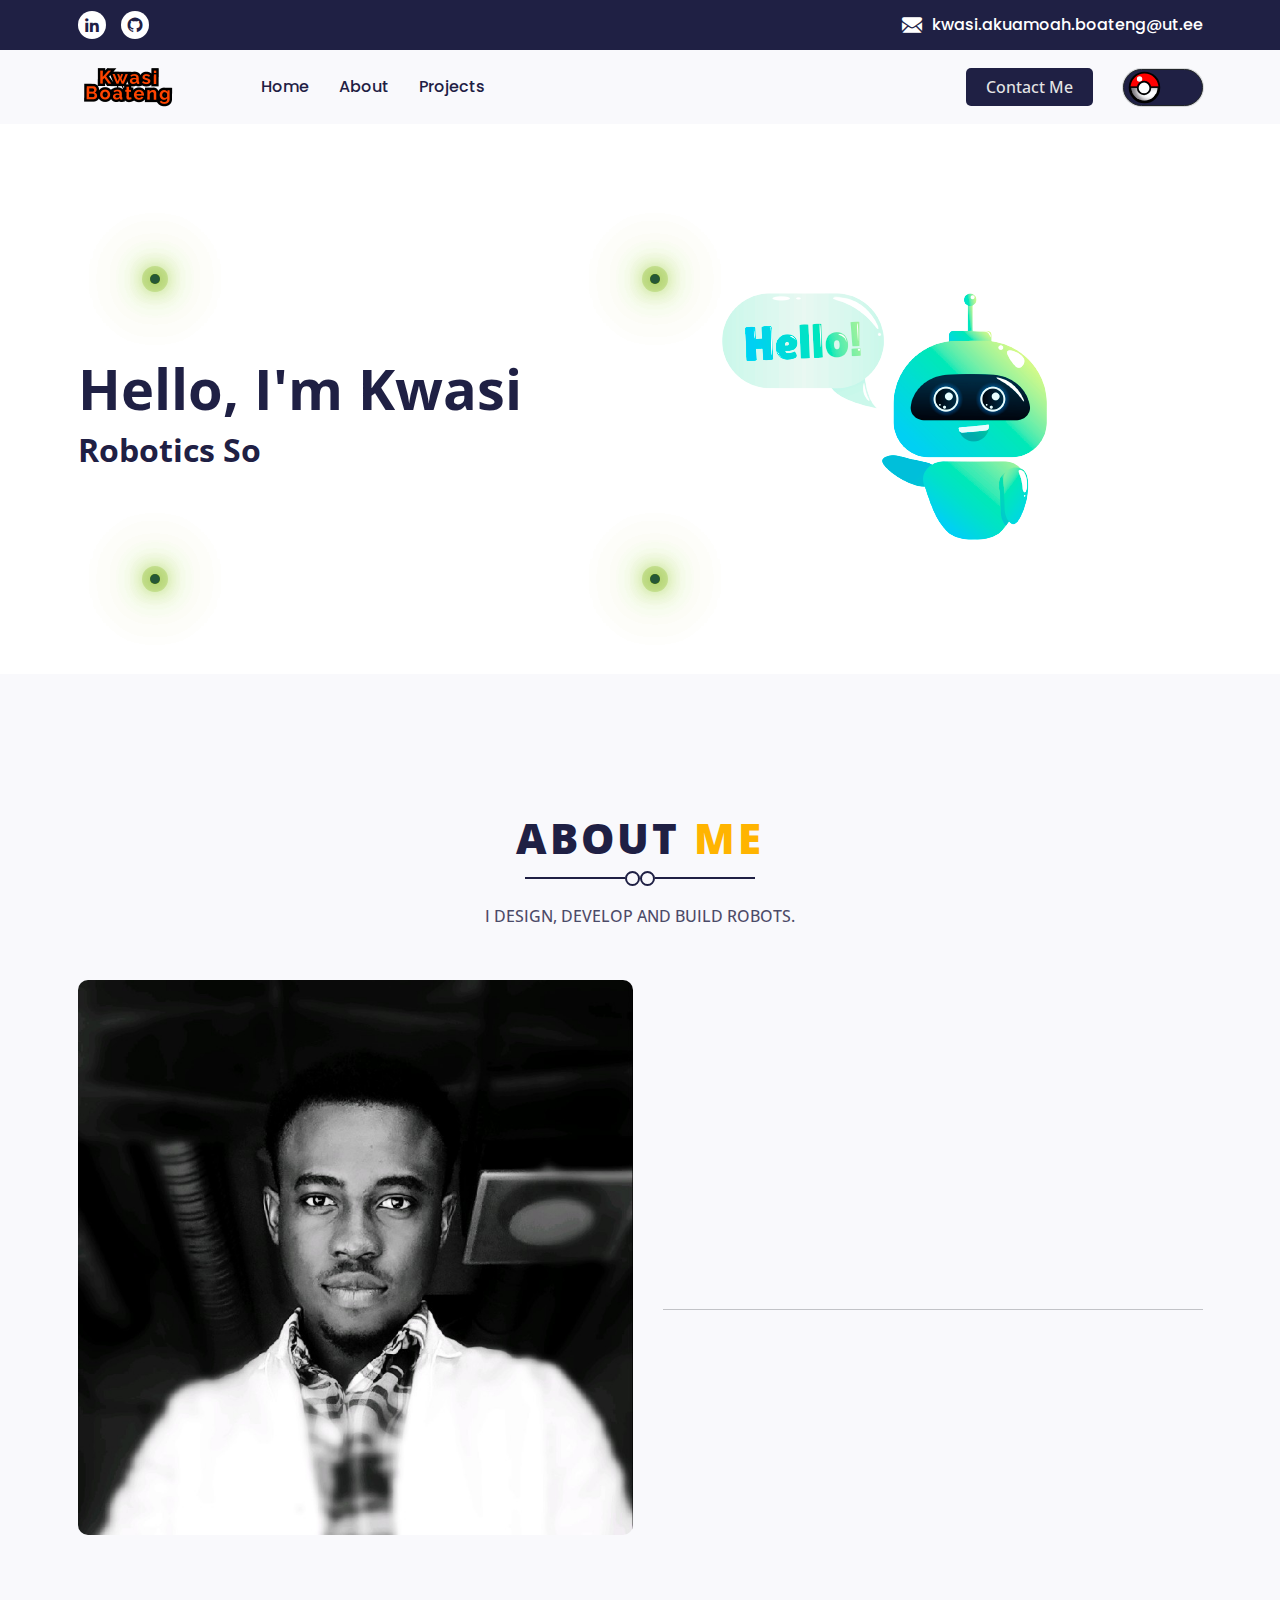
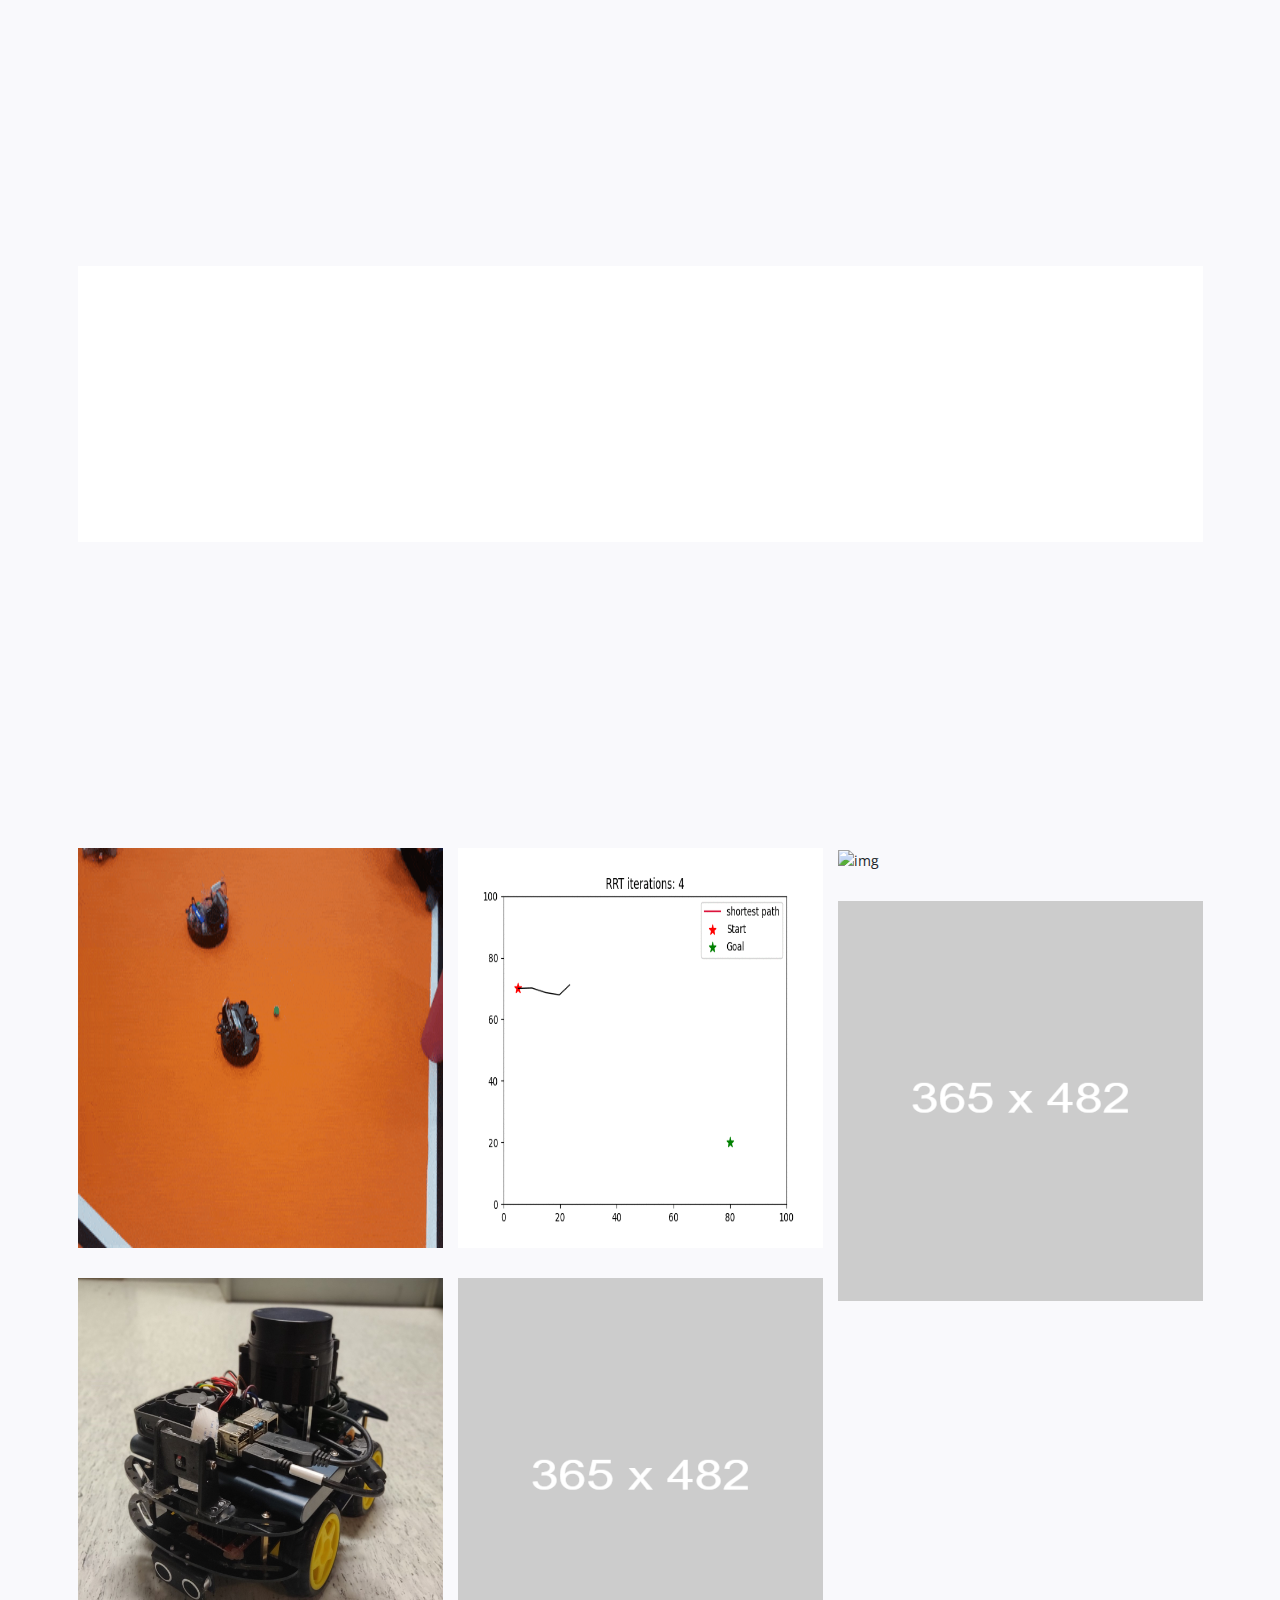
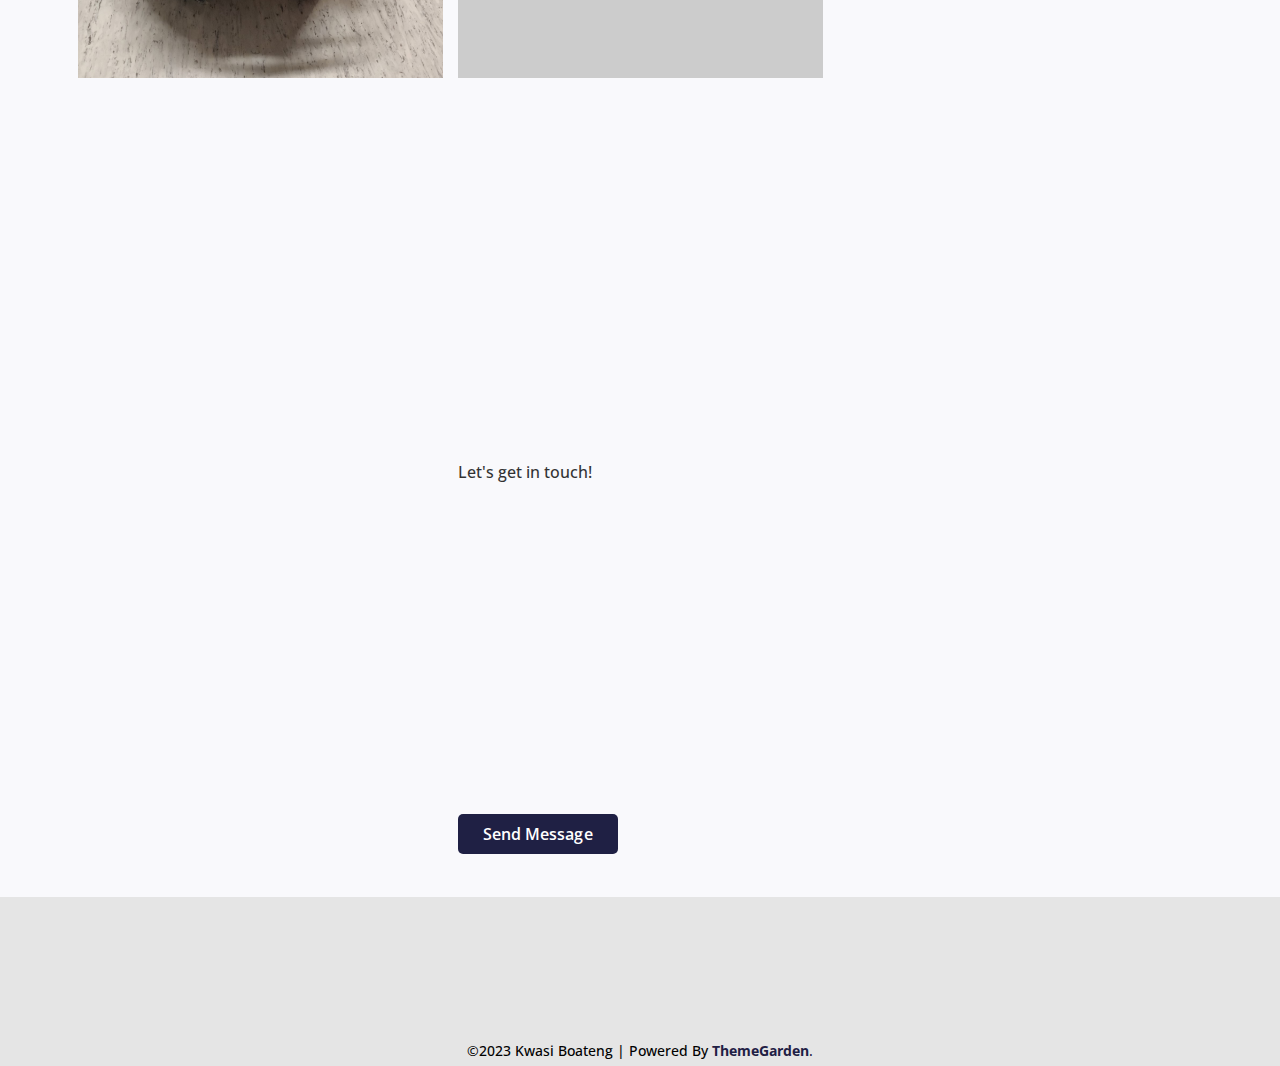
==== commit 97f5d493: "corrections" ====
--- a/index.html
+++ b/index.html
@@ -227,7 +227,7 @@
                                     currently employed as a robot technician at Starship Technologies, where I am
                                     actively involved in the implementation and maintenance of robotic systems.
                                     Additionally, I work part-time as a research engineer at the Collaborative Robotics
-                                    and Robotic Computing Group @ University of Tartu, where I contribute to advancements in the field.
+                                    and Robotic Computing Group at the University of Tartu, where I contribute to advancements in the field.
                                 </p>
                             </div>
                             <hr>
@@ -466,7 +466,7 @@
                                                             <span class="year">September 2023 - Present</span>
                                                             <hr>
                                                             <h4>
-                                                                <label class="bg-active">Starship Techologies,
+                                                                <label class="bg-active">Starship Technologies,
                                                                     Estonia</label>
                                                             </h4>
                                                             <p></p>
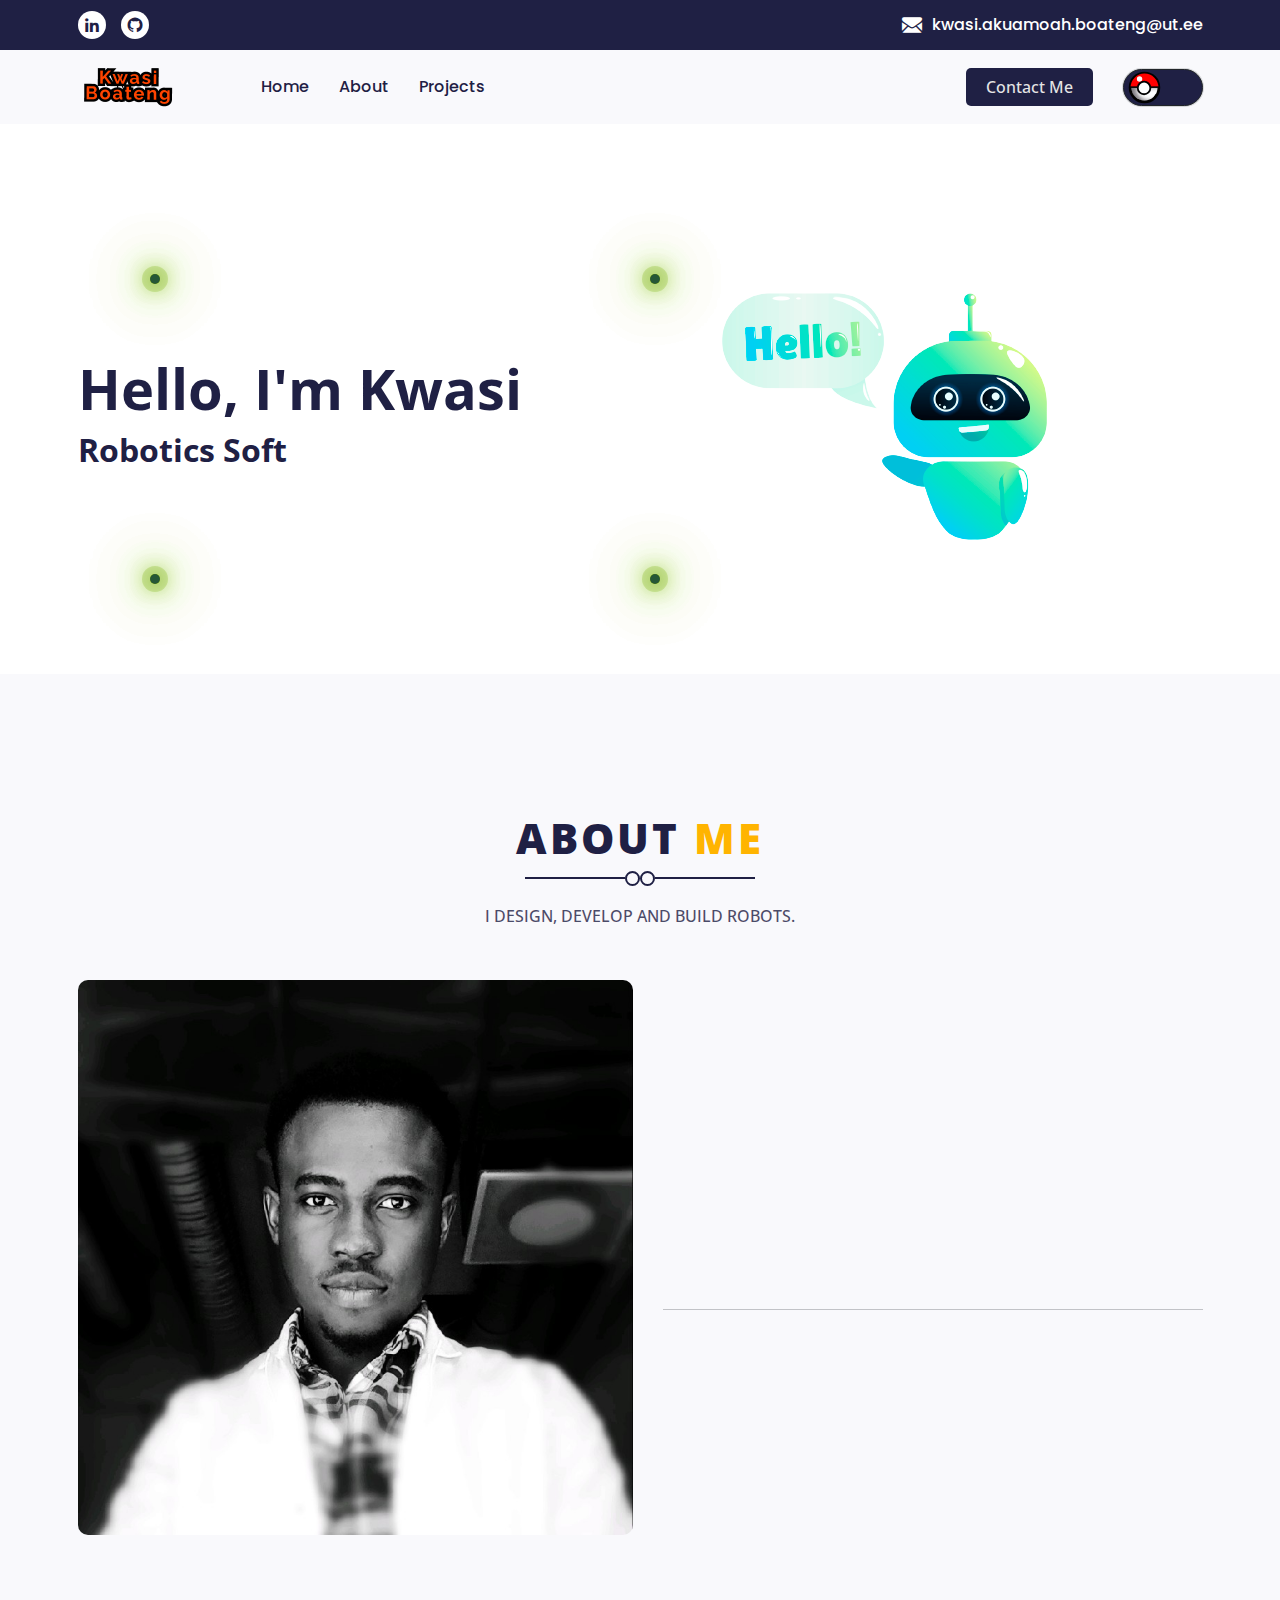
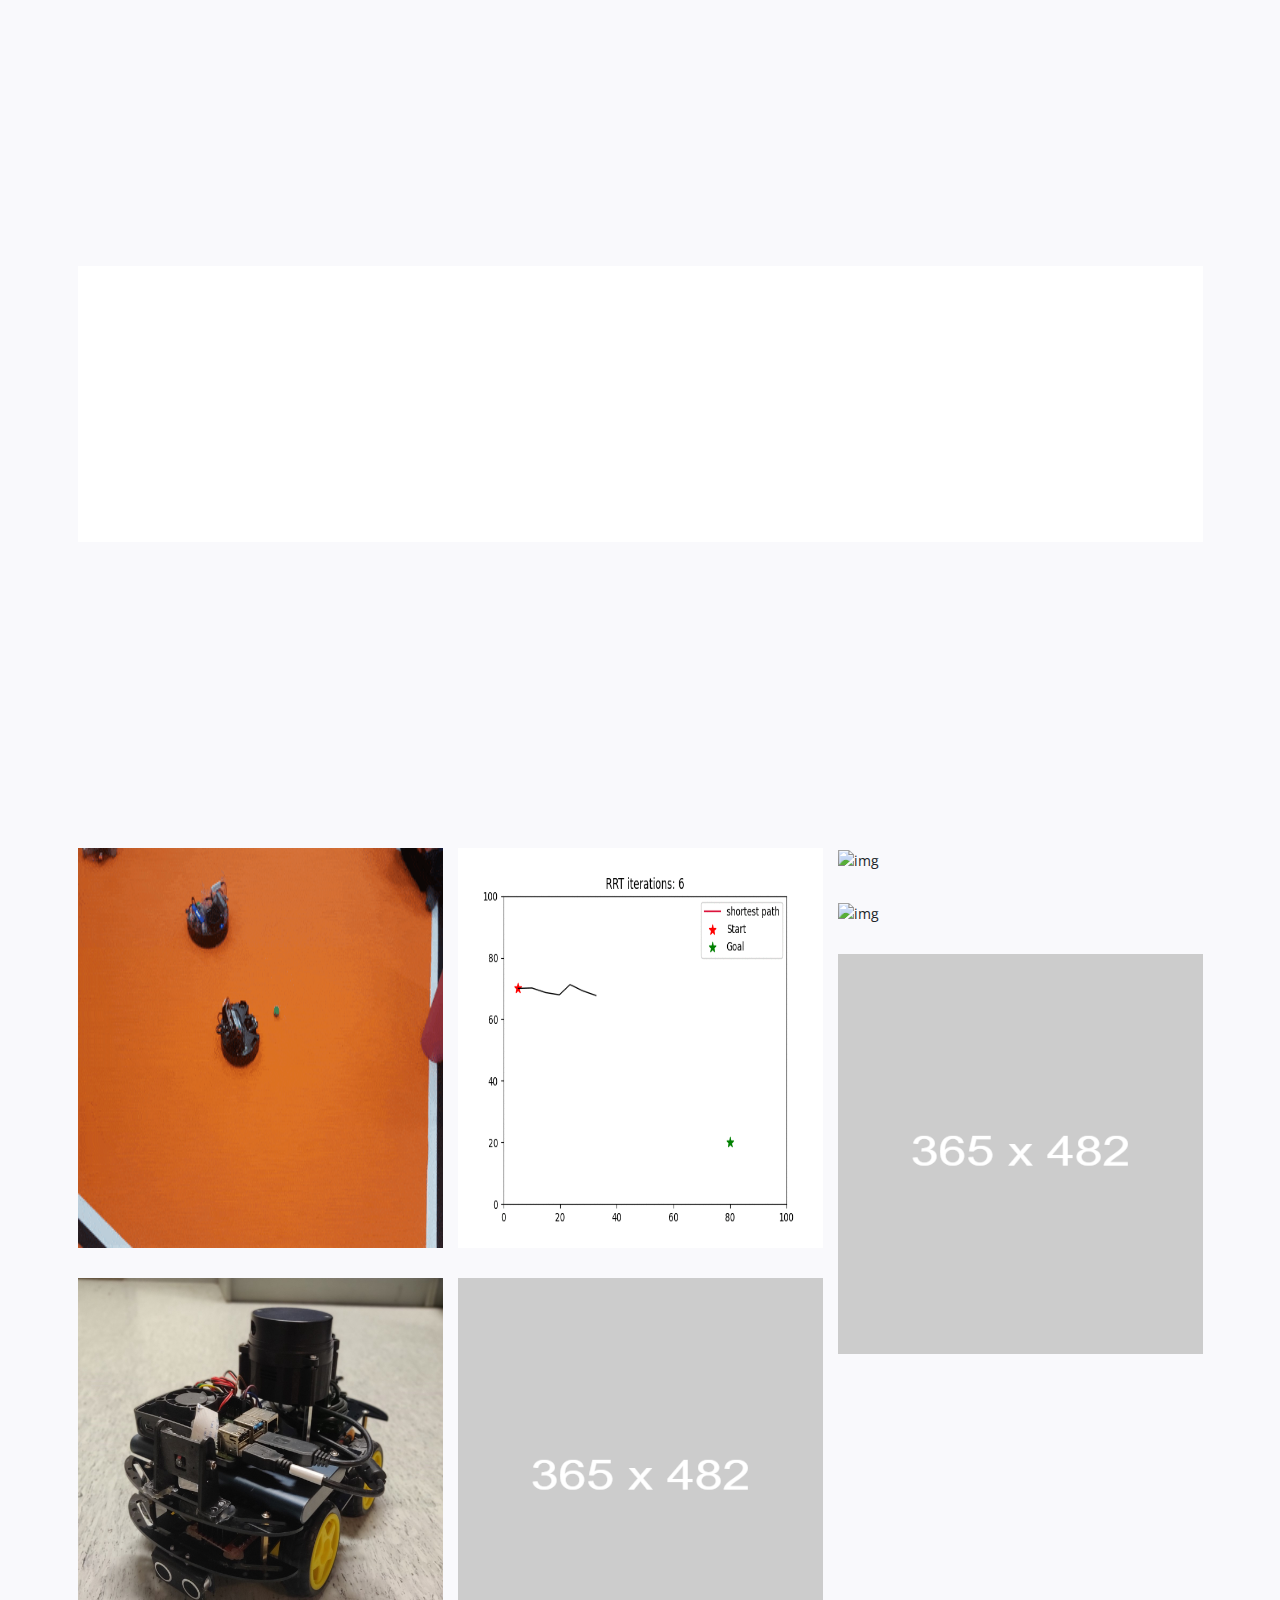
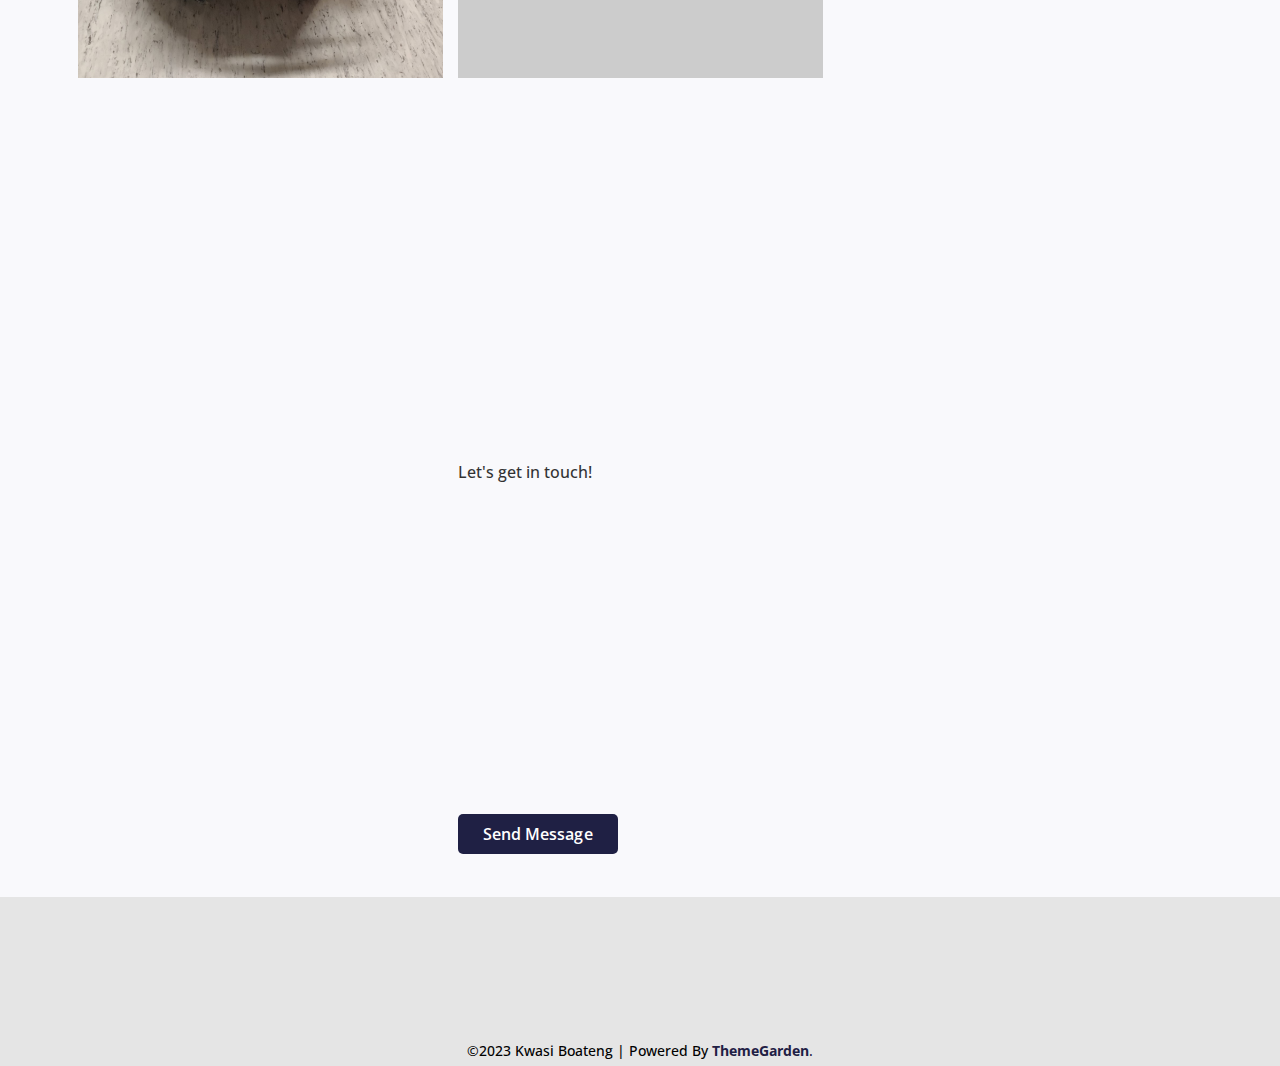
==== commit a209db88: "added saboteur project info" ====
--- a/index.html
+++ b/index.html
@@ -227,7 +227,8 @@
                                     currently employed as a robot technician at Starship Technologies, where I am
                                     actively involved in the implementation and maintenance of robotic systems.
                                     Additionally, I work part-time as a research engineer at the Collaborative Robotics
-                                    and Robotic Computing Group at the University of Tartu, where I contribute to advancements in the field.
+                                    and Robotic Computing Group at the University of Tartu, where I contribute to
+                                    advancements in the field.
                                 </p>
                             </div>
                             <hr>
@@ -665,6 +666,7 @@
                     <div class="portfolio_wrapper">
 
                         <div class="row grid portfolio-item-box">
+                            <!-- Basketball robot -->
                             <div class="col-12 col-sm-6 col-md-4 col-lg-4 element-item mt-30 ">
                                 <img class="img-responsive"
                                     src="./assets/images/projects/robo_basketball/Lebot_shot.gif" alt="Animation"
@@ -677,6 +679,7 @@
                                         Project</a>
                                 </div>
                             </div>
+                            <!-- Path planners -->
                             <div class="col-12 col-sm-6 col-md-4 col-lg-4 element-item mt-30 ">
                                 <img class="img-responsive" src="./assets/images/projects/pathplanners/RRT.gif"
                                     alt="Animation" width="300" height="400">
@@ -688,6 +691,7 @@
                                         Full Project</a>
                                 </div>
                             </div>
+                            <!-- Self-driving car -->
                             <div class="col-12 col-sm-6 col-md-4 col-lg-4 element-item mt-30 ">
                                 <img class="img-responsive" src="./assets/images/projects/self_driving/robocar.gif"
                                     alt="img" width="300" height="400">
@@ -699,6 +703,19 @@
                                         class="btn btn-primary">View Full Project</a>
                                 </div>
                             </div>
+                            <!-- Saboteur game assistant -->
+                            <div class="col-12 col-sm-6 col-md-4 col-lg-4 element-item mt-30 ">
+                                <img class="img-responsive" src="./assets/images/projects/saboteur/game.gif" alt="img"
+                                    width="300" height="400">
+                                <div class="caption fade_caption">
+                                    <h5>Saboteur Game Assistant</h5>
+                                    <p> Created a game assistant for Saboteur using image processing. It assists with
+                                        next moves to play.</p>
+                                    <a href="https://github.com/new2me321/saboteur-card-game"
+                                        class="btn btn-primary">View Full Project</a>
+                                </div>
+                            </div>
+                            <!-- Drone teleoperation -->
                             <div class="col-12 col-sm-6 col-md-4 col-lg-4 element-item mt-30 ">
                                 <img class="img-responsive" src="./assets/images/portfolio/work-1.png" alt="img"
                                     width="300" height="400">
@@ -709,6 +726,7 @@
                                         Project</a>
                                 </div>
                             </div>
+                            <!-- Prymbot - The ROS robot -->
                             <div class="col-12 col-sm-6 col-md-4 col-lg-4 element-item mt-30 ">
                                 <img class="img-responsive" src="./assets/images/projects/prymbot/robot.jpg" alt="img"
                                     width="300" height="400">
@@ -720,6 +738,7 @@
                                         Project</a>
                                 </div>
                             </div>
+                            <!-- Circuit Simulator -->
                             <div class="col-12 col-sm-6 col-md-4 col-lg-4 element-item mt-30 ">
                                 <img class="img-responsive" src="./assets/images/portfolio/work-1.png" alt="img"
                                     width="300" height="400">
@@ -730,8 +749,6 @@
                                         class="btn btn-primary">View Full Project</a>
                                 </div>
                             </div>
-
-
                         </div>
                     </div>
                 </div>
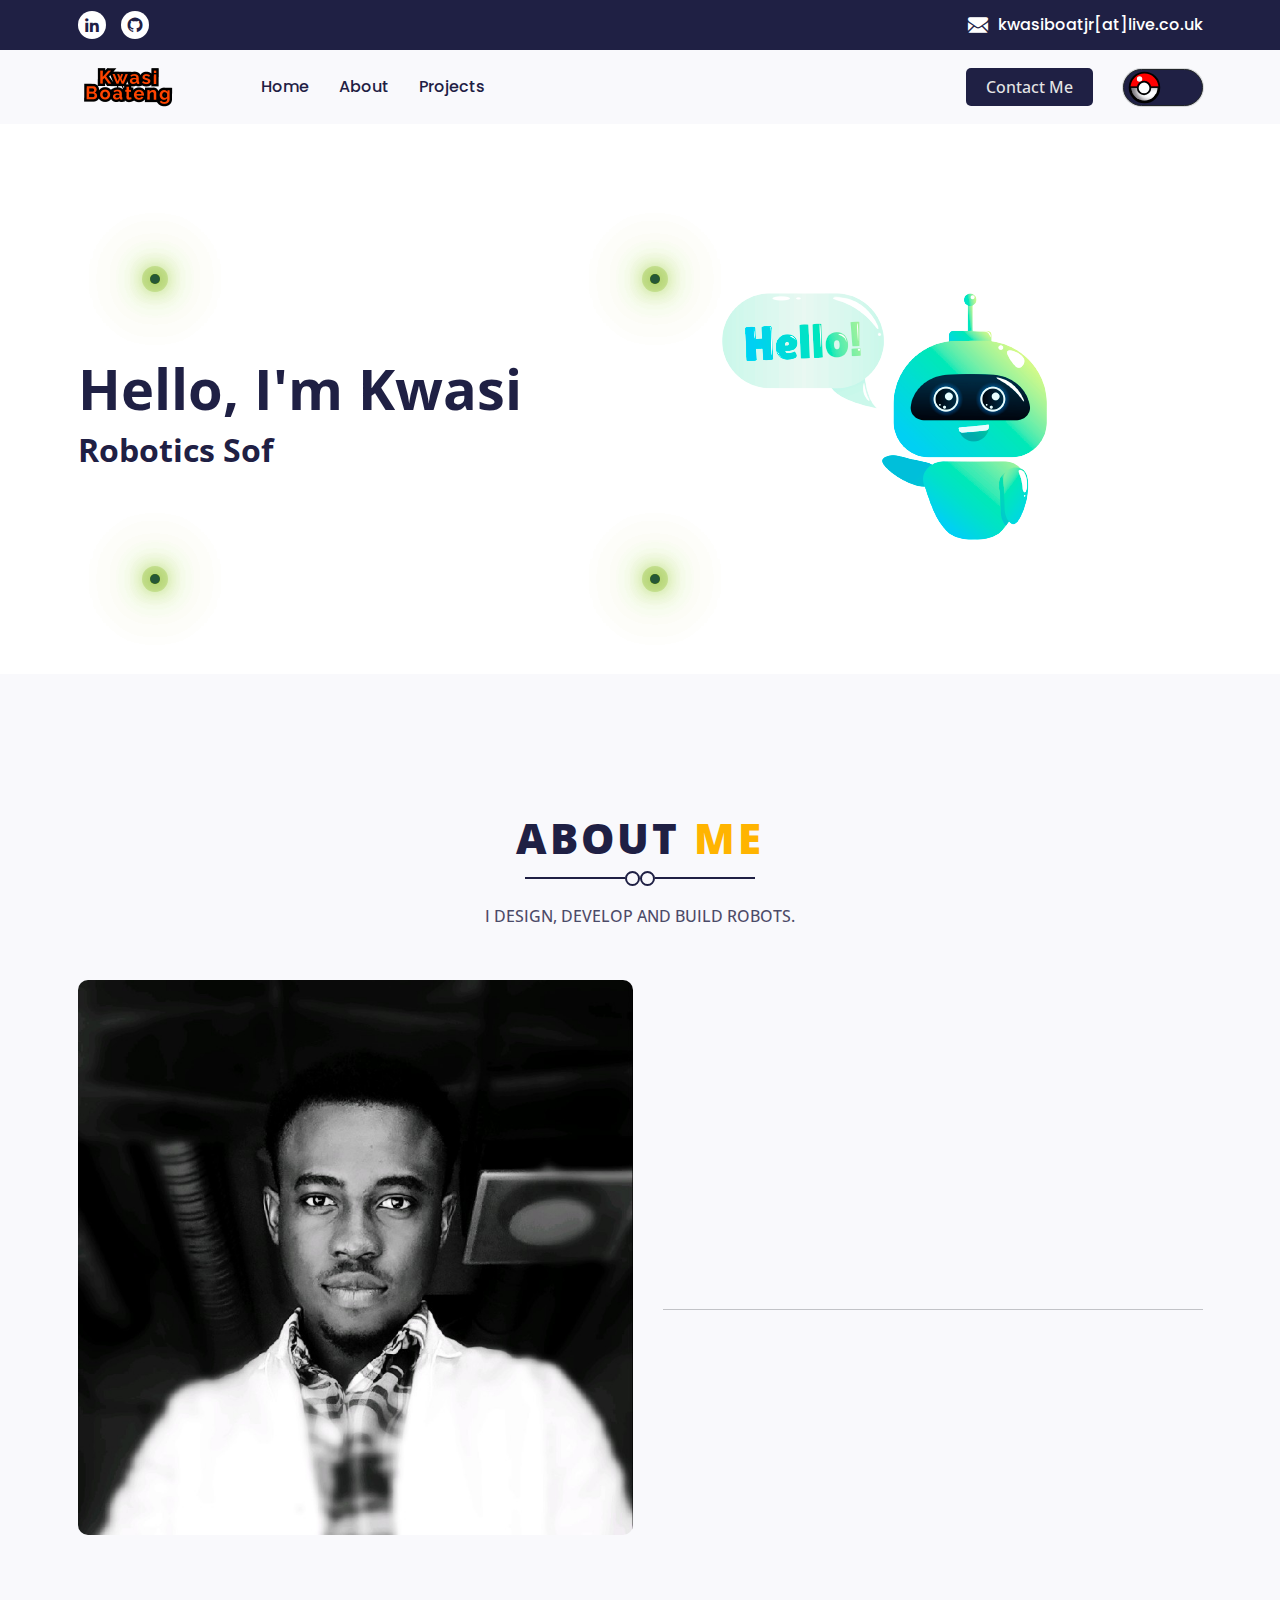
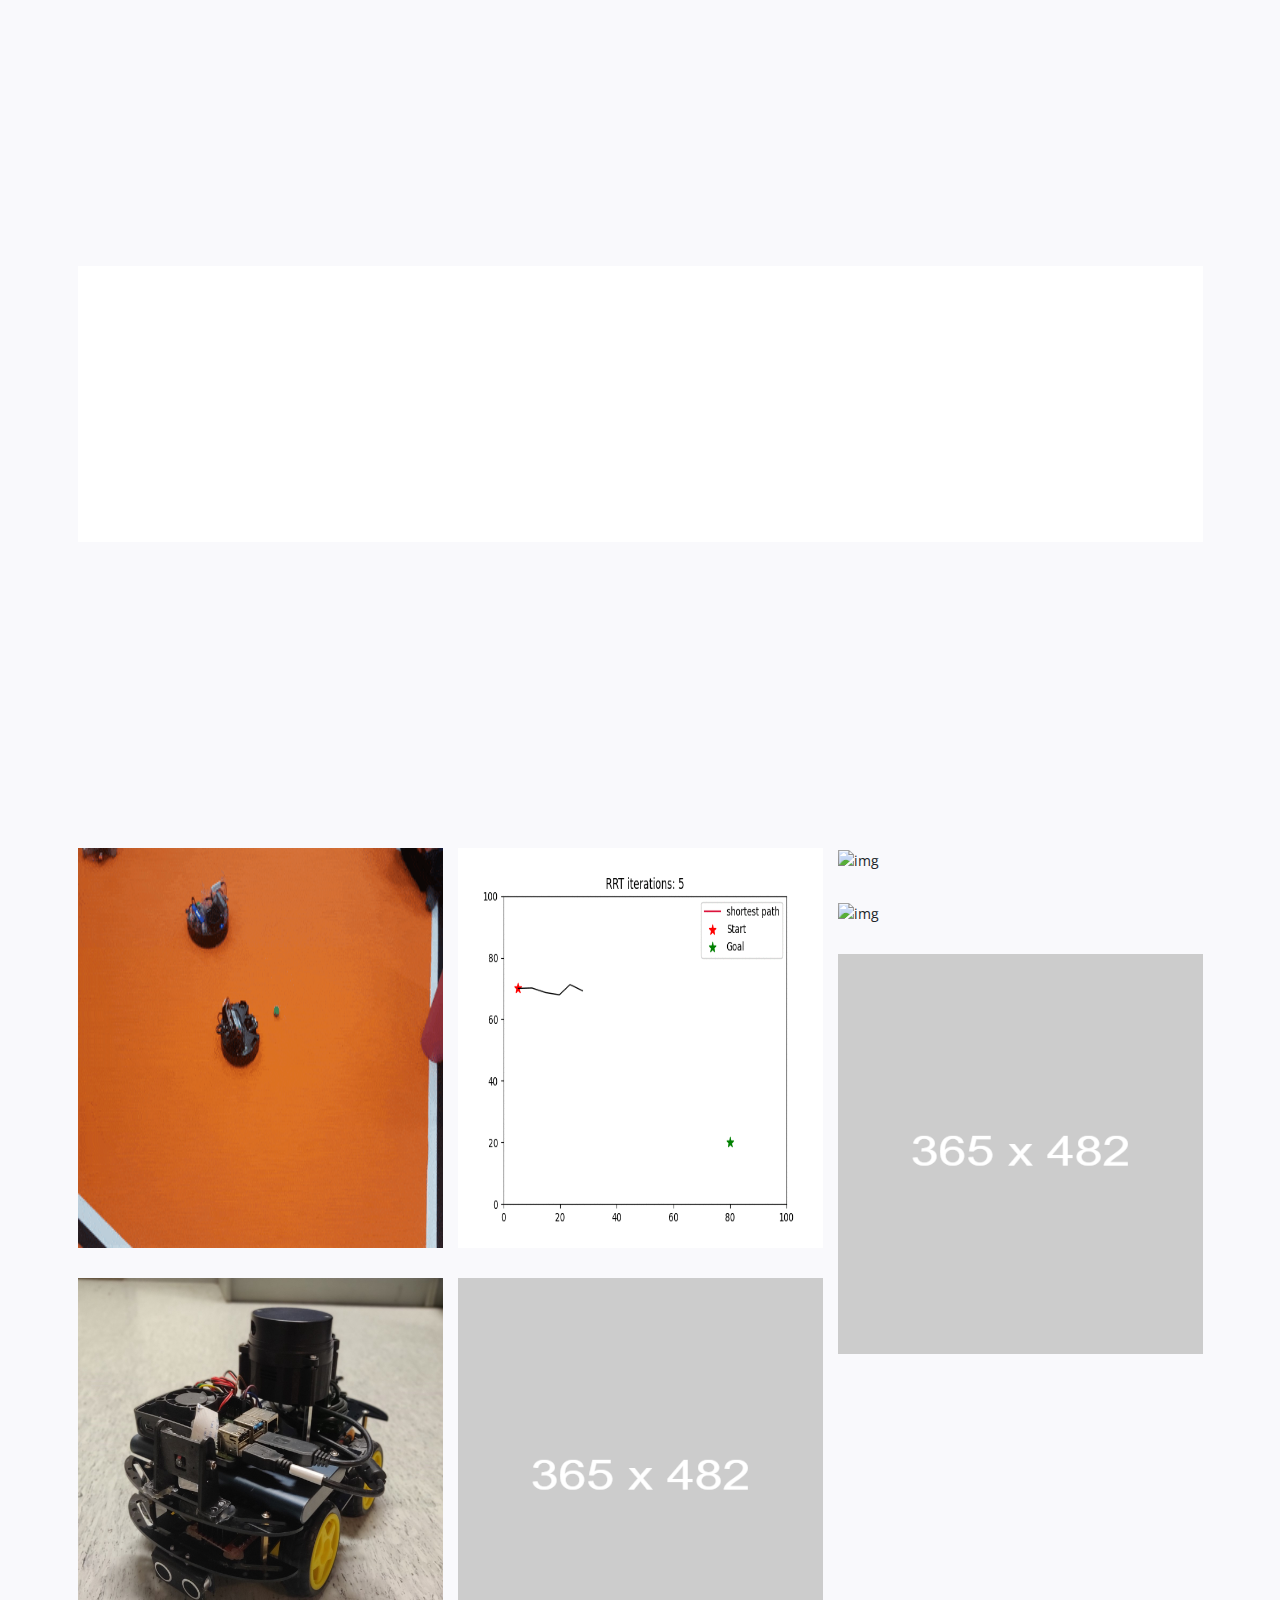
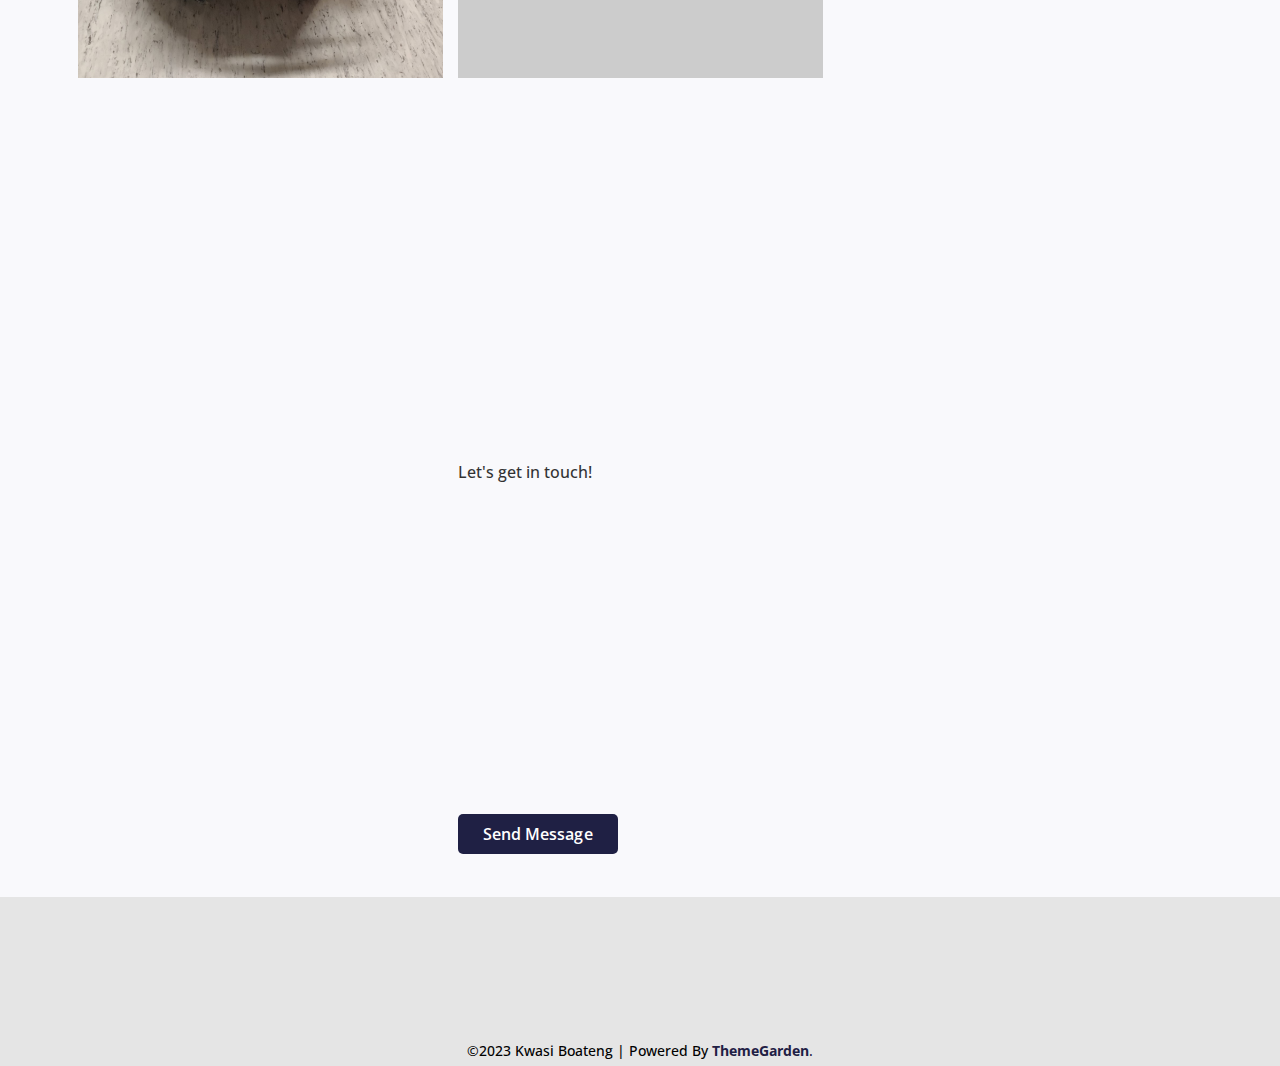
==== commit 11322dfa: "changed email" ====
--- a/index.html
+++ b/index.html
@@ -48,15 +48,15 @@
                         <ul class="topbar-social-icon d-flex justify-content-start">
                             <li><a href="https://www.linkedin.com/in/kwasiboatjr/"><i class='bx bxl-linkedin'></i></a>
                             </li>
-                            <!-- <li><a><i href="mailto:kwasi.akuamoah.boateng@ut.ee" class='bx bxl-whatsapp'></i></a></li> -->
+                            <!-- <li><a><i href="mailto:kwasiboatjr@live.co.uk" class='bx bxl-whatsapp'></i></a></li> -->
                             <li><a href="https://github.com/new2me321/"><i class='bx bxl-github'></i></a></li>
                         </ul>
                     </div>
                     <div class="col-lg-4 col-md-4 col-sm-6 col-xs-6">
                         <ul class="topbar-support screen-xl d-flex align-items-center">
-                            <li> <a href="mailto:kwasi.akuamoah.boateng@ut.ee"><i
+                            <li> <a href="mailto:kwasiboatjr@live.co.uk"><i
                                         class="flaticon-black-back-closed-envelope-shape"></i>
-                                    kwasi.akuamoah.boateng@ut.ee </a></li>
+                                    kwasiboatjr[at]live.co.uk </a></li>
                         </ul>
                     </div>
                 </div>
@@ -243,7 +243,7 @@
 
                                         <li class="wow animate fadeInUp" data-wow-duration="1500ms" data-wow-delay="0s">
                                             <p><span>Email: </span> <a
-                                                    href="mailto:kwasi.akuamoah.boateng@ut.ee">kwasi.akuamoah.boateng@ut.ee</a>
+                                                    href="mailto:kwasiboatjr@live.co.uk">kwasiboatjr[at]live.co.uk</a>
                                             </p>
                                         </li>
                                     </ul>
